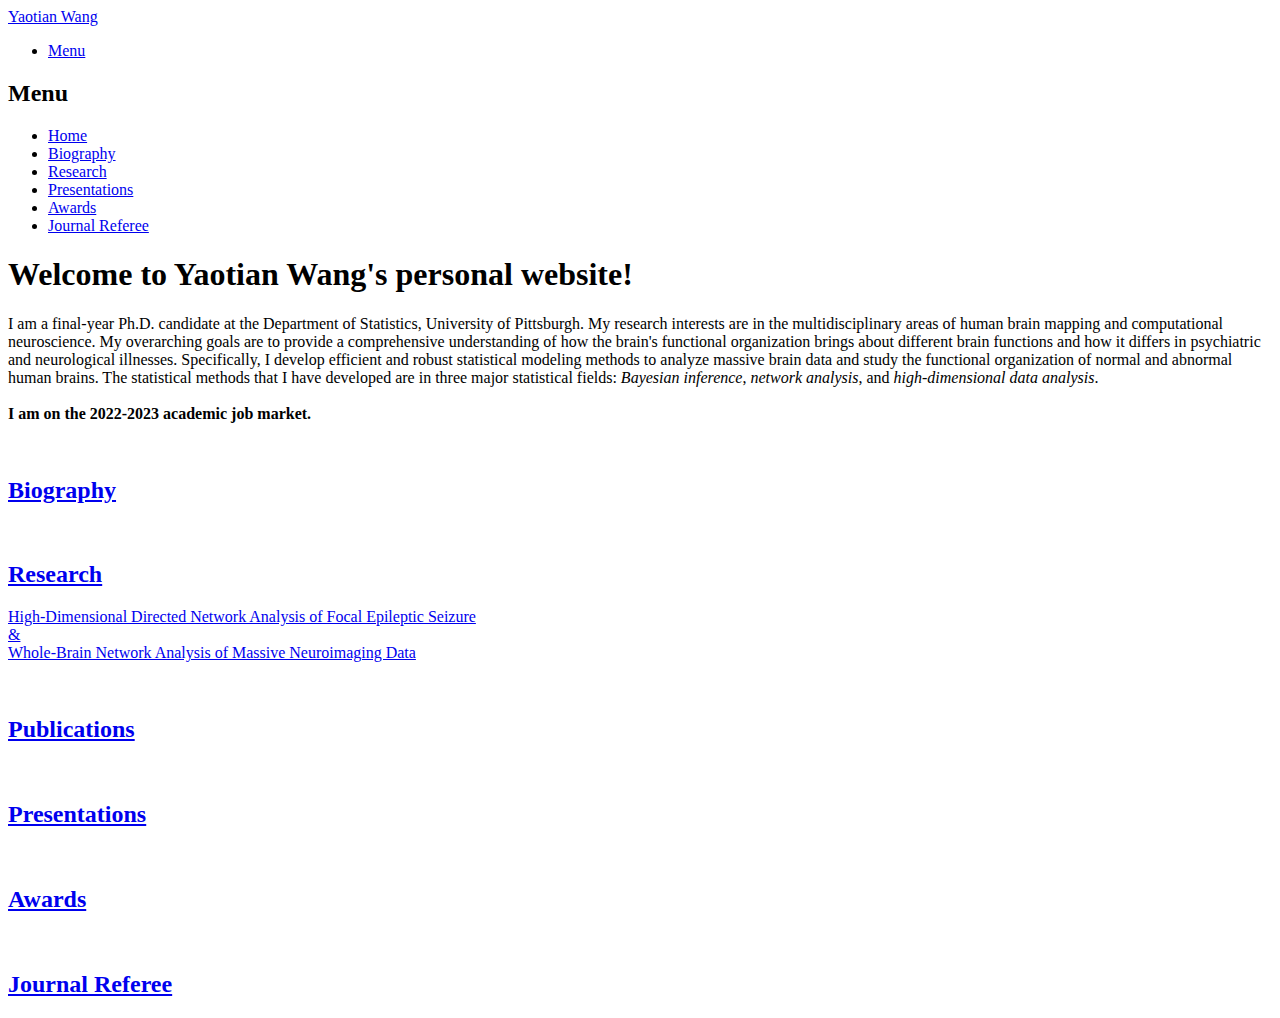
==== index.html @ ad22770a "Add files via upload" ====
<!DOCTYPE HTML>
<!--
	Phantom by HTML5 UP
	html5up.net | @ajlkn
	Free for personal and commercial use under the CCA 3.0 license (html5up.net/license)
-->
<html>
	<head>
		<title>Yaotian Wang</title>
		<meta charset="utf-8" />
		<meta name="viewport" content="width=device-width, initial-scale=1, user-scalable=no" />
		<link rel="stylesheet" href="assets/css/main.css" />
		<noscript><link rel="stylesheet" href="assets/css/noscript.css" /></noscript>
	</head>
	<body class="is-preload">
		<!-- Wrapper -->
			<div id="wrapper">

				<!-- Header -->
					<header id="header">
						<div class="inner">

							<!-- Logo -->
								<a href="home.html" class="logo">
									<span class="title">Yaotian Wang</span>
								</a>

							<!-- Nav -->
								<nav>
									<ul>
										<li><a href="#menu">Menu</a></li>
									</ul>
								</nav>

						</div>
					</header>

				<!-- Menu -->
					<nav id="menu">
						<h2>Menu</h2>
						<ul>
							<li><a href="home.html">Home</a></li>
							<li><a href="biography.html">Biography</a></li>
							<li><a href="research.html">Research</a></li>
							<li><a href="presentations.html">Presentations</a></li>
							<li><a href="awards.html">Awards</a></li>
							<li><a href="journal.html">Journal Referee</a></li>
						</ul>
					</nav>

				<!-- Main -->
					<div id="main">
						<div class="inner">
							<header>
								<h1>Welcome to Yaotian Wang's personal website!</h1>
								<p>I am a final-year Ph.D. candidate at the Department of Statistics, University of Pittsburgh. My research interests are in the multidisciplinary areas of human brain mapping and computational neuroscience. My overarching goals are to provide a comprehensive understanding of how the brain's functional organization brings about different brain functions and how it differs in psychiatric and neurological illnesses. Specifically, I develop efficient and robust statistical modeling methods to analyze massive brain data and study the functional organization of normal and abnormal human brains. The statistical methods that I have developed are in three major statistical fields: <i>Bayesian inference</i>, <i>network analysis</i>, and <i>high-dimensional data analysis</i>. <br><br><b>I am on the 2022-2023 academic job market.</b></p>
							</header>
							<section class="tiles">
								<article class="style2">
									<span class="image">
										<img src="images/pic00.jpg" alt="" />
									</span>
									<a href="biography.html">
										<h2>Biography</h2>
									</a>
								</article>
								<article class="style1">
									<span class="image">
										<img src="images/pic16.jpg" alt="" />
									</span>
									<a href="research.html">
										<h2>Research</h2>
										<div class="content">
											<p>High-Dimensional Directed Network Analysis of Focal Epileptic Seizure<br>&<br>Whole-Brain Network Analysis of Massive Neuroimaging Data</p>
										</div>
									</a>
								</article>
								<article class="style3">
									<span class="image">
										<img src="images/pic18.jpg" alt="" />
									</span>
									<a href="publications.html">
										<h2>Publications</h2>
									</a>
								</article>
								<article class="style4">
									<span class="image">
										<img src="images/pic19.jpg" alt="" />
									</span>
									<a href="presentations.html">
										<h2>Presentations</h2>
									</a>
								</article>
								<article class="style5">
									<span class="image">
										<img src="images/pic05.jpg" alt="" />
									</span>
									<a href="awards.html">
										<h2>Awards</h2>
									</a>
								</article>
								<article class="style6">
									<span class="image">
										<img src="images/pic06.jpg" alt="" />
									</span>
									<a href="journal.html">
										<h2>Journal Referee</h2>
									</a>
								</article>
								
							</section>
						</div>
					</div>

				

			</div>

		<!-- Scripts -->
			<script src="assets/js/jquery.min.js"></script>
			<script src="assets/js/browser.min.js"></script>
			<script src="assets/js/breakpoints.min.js"></script>
			<script src="assets/js/util.js"></script>
			<script src="assets/js/main.js"></script>

	</body>
</html>
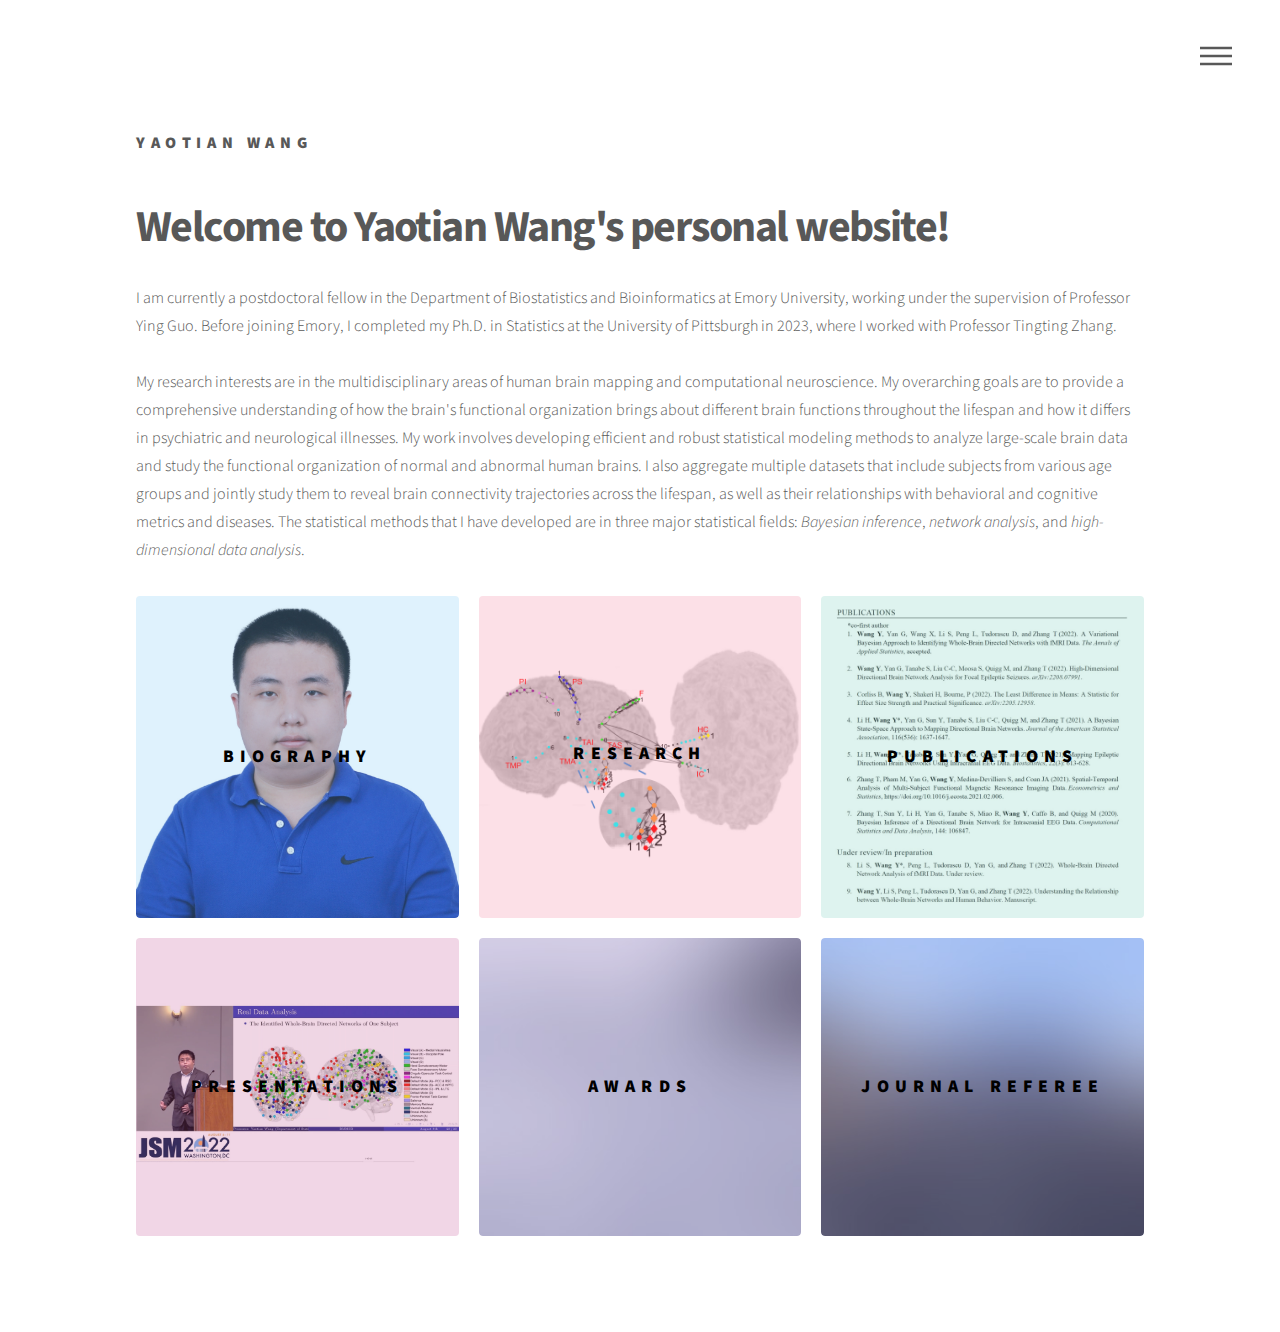
==== commit 281245ba: "Update index.html" ====
--- a/index.html
+++ b/index.html
@@ -21,7 +21,7 @@
 						<div class="inner">
 
 							<!-- Logo -->
-								<a href="home.html" class="logo">
+								<a href="index.html" class="logo">
 									<span class="title">Yaotian Wang</span>
 								</a>
 
@@ -39,7 +39,7 @@
 					<nav id="menu">
 						<h2>Menu</h2>
 						<ul>
-							<li><a href="home.html">Home</a></li>
+							<li><a href="index.html">Home</a></li>
 							<li><a href="biography.html">Biography</a></li>
 							<li><a href="research.html">Research</a></li>
 							<li><a href="presentations.html">Presentations</a></li>
@@ -53,7 +53,7 @@
 						<div class="inner">
 							<header>
 								<h1>Welcome to Yaotian Wang's personal website!</h1>
-								<p>I am a final-year Ph.D. candidate at the Department of Statistics, University of Pittsburgh. My research interests are in the multidisciplinary areas of human brain mapping and computational neuroscience. My overarching goals are to provide a comprehensive understanding of how the brain's functional organization brings about different brain functions and how it differs in psychiatric and neurological illnesses. Specifically, I develop efficient and robust statistical modeling methods to analyze massive brain data and study the functional organization of normal and abnormal human brains. The statistical methods that I have developed are in three major statistical fields: <i>Bayesian inference</i>, <i>network analysis</i>, and <i>high-dimensional data analysis</i>. <br><br><b>I am on the 2022-2023 academic job market.</b></p>
+								<p>I am currently a postdoctoral fellow in the Department of Biostatistics and Bioinformatics at Emory University, working under the supervision of Professor Ying Guo. Before joining Emory, I completed my Ph.D. in Statistics at the University of Pittsburgh in 2023, where I worked with Professor Tingting Zhang.<br><br>My research interests are in the multidisciplinary areas of human brain mapping and computational neuroscience. My overarching goals are to provide a comprehensive understanding of how the brain's functional organization brings about different brain functions throughout the lifespan and how it differs in psychiatric and neurological illnesses. My work involves developing efficient and robust statistical modeling methods to analyze large-scale brain data and study the functional organization of normal and abnormal human brains. I also aggregate multiple datasets that include subjects from various age groups and jointly study them to reveal brain connectivity trajectories across the lifespan, as well as their relationships with behavioral and cognitive metrics and diseases. The statistical methods that I have developed are in three major statistical fields: <i>Bayesian inference</i>, <i>network analysis</i>, and <i>high-dimensional data analysis</i>.</p>
 							</header>
 							<section class="tiles">
 								<article class="style2">
@@ -124,4 +124,4 @@
 			<script src="assets/js/main.js"></script>
 
 	</body>
-</html>+</html>
--- a/assets/css/main.css
+++ b/assets/css/main.css
@@ -0,0 +1,3329 @@
+@import url(fontawesome-all.min.css);
+@import url("https://fonts.googleapis.com/css?family=Source+Sans+Pro:300,700,900");
+
+/*
+	Phantom by HTML5 UP
+	html5up.net | @ajlkn
+	Free for personal and commercial use under the CCA 3.0 license (html5up.net/license)
+*/
+
+html, body, div, span, applet, object,
+iframe, h1, h2, h3, h4, h5, h6, p, blockquote,
+pre, a, abbr, acronym, address, big, cite,
+code, del, dfn, em, img, ins, kbd, q, s, samp,
+small, strike, strong, sub, sup, tt, var, b,
+u, i, center, dl, dt, dd, ol, ul, li, fieldset,
+form, label, legend, table, caption, tbody,
+tfoot, thead, tr, th, td, article, aside,
+canvas, details, embed, figure, figcaption,
+footer, header, hgroup, menu, nav, output, ruby,
+section, summary, time, mark, audio, video {
+	margin: 0;
+	padding: 0;
+	border: 0;
+	font-size: 100%;
+	font: inherit;
+	vertical-align: baseline;}
+
+article, aside, details, figcaption, figure,
+footer, header, hgroup, menu, nav, section {
+	display: block;}
+
+body {
+	line-height: 1;
+}
+
+ol, ul {
+	list-style: none;
+}
+
+blockquote, q {
+	quotes: none;
+}
+
+	blockquote:before, blockquote:after, q:before, q:after {
+		content: '';
+		content: none;
+	}
+
+table {
+	border-collapse: collapse;
+	border-spacing: 0;
+}
+
+body {
+	-webkit-text-size-adjust: none;
+}
+
+mark {
+	background-color: transparent;
+	color: inherit;
+}
+
+input::-moz-focus-inner {
+	border: 0;
+	padding: 0;
+}
+
+input, select, textarea {
+	-moz-appearance: none;
+	-webkit-appearance: none;
+	-ms-appearance: none;
+	appearance: none;
+}
+
+/* Basic */
+
+	@-ms-viewport {
+		width: device-width;
+	}
+
+	body {
+		-ms-overflow-style: scrollbar;
+	}
+
+	@media screen and (max-width: 480px) {
+
+		html, body {
+			min-width: 320px;
+		}
+
+	}
+
+	html {
+		box-sizing: border-box;
+	}
+
+	*, *:before, *:after {
+		box-sizing: inherit;
+	}
+
+	body {
+		background: #ffffff;
+	}
+
+		body.is-preload *, body.is-preload *:before, body.is-preload *:after {
+			-moz-animation: none !important;
+			-webkit-animation: none !important;
+			-ms-animation: none !important;
+			animation: none !important;
+			-moz-transition: none !important;
+			-webkit-transition: none !important;
+			-ms-transition: none !important;
+			transition: none !important;
+		}
+
+/* Type */
+
+	body, input, select, textarea {
+		color: #585858;
+		font-family: "Source Sans Pro", Helvetica, sans-serif;
+		font-size: 16pt;
+		font-weight: 300;
+		line-height: 1.75;
+	}
+
+		@media screen and (max-width: 1680px) {
+
+			body, input, select, textarea {
+				font-size: 14pt;
+			}
+
+		}
+
+		@media screen and (max-width: 1280px) {
+
+			body, input, select, textarea {
+				font-size: 12pt;
+			}
+
+		}
+
+	a {
+		-moz-transition: border-bottom-color 0.2s ease, color 0.2s ease;
+		-webkit-transition: border-bottom-color 0.2s ease, color 0.2s ease;
+		-ms-transition: border-bottom-color 0.2s ease, color 0.2s ease;
+		transition: border-bottom-color 0.2s ease, color 0.2s ease;
+		text-decoration: none;
+		color: #585858;
+		border-bottom: dotted 1px rgba(88, 88, 88, 0.5);
+	}
+
+		a:hover {
+			border-bottom-color: transparent;
+			color: #f2849e !important;
+		}
+
+	strong, b {
+		font-weight: 900;
+	}
+
+	em, i {
+		font-style: italic;
+	}
+
+	p {
+		margin: 0 0 2em 0;
+	}
+
+	h1 {
+		font-size: 2.75em;
+		font-weight: 700;
+		line-height: 1.3;
+		margin: 0 0 1em 0;
+		letter-spacing: -0.035em;
+	}
+
+		h1 a {
+			color: inherit;
+		}
+
+		@media screen and (max-width: 736px) {
+
+			h1 {
+				font-size: 2em;
+				margin: 0 0 1em 0;
+			}
+
+		}
+
+		@media screen and (max-width: 360px) {
+
+			h1 {
+				font-size: 1.75em;
+			}
+
+		}
+
+	h2, h3, h4, h5, h6 {
+		font-weight: 900;
+		line-height: 1.5;
+		margin: 0 0 2em 0;
+		text-transform: uppercase;
+		letter-spacing: 0.35em;
+	}
+
+		h2 a, h3 a, h4 a, h5 a, h6 a {
+			color: inherit;
+		}
+
+	h2 {
+		font-size: 1.1em;
+	}
+
+	h3 {
+		font-size: 1em;
+	}
+
+	h4 {
+		font-size: 0.8em;
+	}
+
+	h5 {
+		font-size: 0.8em;
+	}
+
+	h6 {
+		font-size: 0.8em;
+	}
+
+	@media screen and (max-width: 980px) {
+
+		h1 br, h2 br, h3 br, h4 br, h5 br, h6 br {
+			display: none;
+		}
+
+	}
+
+	@media screen and (max-width: 736px) {
+
+		h2 {
+			font-size: 1em;
+		}
+
+		h3 {
+			font-size: 0.8em;
+		}
+
+	}
+
+	sub {
+		font-size: 0.8em;
+		position: relative;
+		top: 0.5em;
+	}
+
+	sup {
+		font-size: 0.8em;
+		position: relative;
+		top: -0.5em;
+	}
+
+	blockquote {
+		border-left: solid 4px #c9c9c9;
+		font-style: italic;
+		margin: 0 0 2em 0;
+		padding: 0.5em 0 0.5em 2em;
+	}
+
+	code {
+		background: rgba(144, 144, 144, 0.075);
+		border-radius: 4px;
+		border: solid 1px #c9c9c9;
+		font-family: "Courier New", monospace;
+		font-size: 0.9em;
+		margin: 0 0.25em;
+		padding: 0.25em 0.65em;
+	}
+
+	pre {
+		-webkit-overflow-scrolling: touch;
+		font-family: "Courier New", monospace;
+		font-size: 0.9em;
+		margin: 0 0 2em 0;
+	}
+
+		pre code {
+			display: block;
+			line-height: 1.75;
+			padding: 1em 1.5em;
+			overflow-x: auto;
+		}
+
+	hr {
+		border: 0;
+		border-bottom: solid 1px #c9c9c9;
+		margin: 2em 0;
+	}
+
+		hr.major {
+			margin: 3em 0;
+		}
+
+	.align-left {
+		text-align: left;
+	}
+
+	.align-center {
+		text-align: center;
+	}
+
+	.align-right {
+		text-align: right;
+	}
+
+/* Row */
+
+	.row {
+		display: flex;
+		flex-wrap: wrap;
+		box-sizing: border-box;
+		align-items: stretch;
+	}
+
+		.row > * {
+			box-sizing: border-box;
+		}
+
+		.row.gtr-uniform > * > :last-child {
+			margin-bottom: 0;
+		}
+
+		.row.aln-left {
+			justify-content: flex-start;
+		}
+
+		.row.aln-center {
+			justify-content: center;
+		}
+
+		.row.aln-right {
+			justify-content: flex-end;
+		}
+
+		.row.aln-top {
+			align-items: flex-start;
+		}
+
+		.row.aln-middle {
+			align-items: center;
+		}
+
+		.row.aln-bottom {
+			align-items: flex-end;
+		}
+
+		.row > .imp {
+			order: -1;
+		}
+
+		.row > .col-1 {
+			width: 8.33333%;
+		}
+
+		.row > .off-1 {
+			margin-left: 8.33333%;
+		}
+
+		.row > .col-2 {
+			width: 16.66667%;
+		}
+
+		.row > .off-2 {
+			margin-left: 16.66667%;
+		}
+
+		.row > .col-3 {
+			width: 25%;
+		}
+
+		.row > .off-3 {
+			margin-left: 25%;
+		}
+
+		.row > .col-4 {
+			width: 33.33333%;
+		}
+
+		.row > .off-4 {
+			margin-left: 33.33333%;
+		}
+
+		.row > .col-5 {
+			width: 41.66667%;
+		}
+
+		.row > .off-5 {
+			margin-left: 41.66667%;
+		}
+
+		.row > .col-6 {
+			width: 50%;
+		}
+
+		.row > .off-6 {
+			margin-left: 50%;
+		}
+
+		.row > .col-7 {
+			width: 58.33333%;
+		}
+
+		.row > .off-7 {
+			margin-left: 58.33333%;
+		}
+
+		.row > .col-8 {
+			width: 66.66667%;
+		}
+
+		.row > .off-8 {
+			margin-left: 66.66667%;
+		}
+
+		.row > .col-9 {
+			width: 75%;
+		}
+
+		.row > .off-9 {
+			margin-left: 75%;
+		}
+
+		.row > .col-10 {
+			width: 83.33333%;
+		}
+
+		.row > .off-10 {
+			margin-left: 83.33333%;
+		}
+
+		.row > .col-11 {
+			width: 91.66667%;
+		}
+
+		.row > .off-11 {
+			margin-left: 91.66667%;
+		}
+
+		.row > .col-12 {
+			width: 100%;
+		}
+
+		.row > .off-12 {
+			margin-left: 100%;
+		}
+
+		.row.gtr-0 {
+			margin-top: 0;
+			margin-left: 0em;
+		}
+
+			.row.gtr-0 > * {
+				padding: 0 0 0 0em;
+			}
+
+			.row.gtr-0.gtr-uniform {
+				margin-top: 0em;
+			}
+
+				.row.gtr-0.gtr-uniform > * {
+					padding-top: 0em;
+				}
+
+		.row.gtr-25 {
+			margin-top: 0;
+			margin-left: -0.5em;
+		}
+
+			.row.gtr-25 > * {
+				padding: 0 0 0 0.5em;
+			}
+
+			.row.gtr-25.gtr-uniform {
+				margin-top: -0.5em;
+			}
+
+				.row.gtr-25.gtr-uniform > * {
+					padding-top: 0.5em;
+				}
+
+		.row.gtr-50 {
+			margin-top: 0;
+			margin-left: -1em;
+		}
+
+			.row.gtr-50 > * {
+				padding: 0 0 0 1em;
+			}
+
+			.row.gtr-50.gtr-uniform {
+				margin-top: -1em;
+			}
+
+				.row.gtr-50.gtr-uniform > * {
+					padding-top: 1em;
+				}
+
+		.row {
+			margin-top: 0;
+			margin-left: -2em;
+		}
+
+			.row > * {
+				padding: 0 0 0 2em;
+			}
+
+			.row.gtr-uniform {
+				margin-top: -2em;
+			}
+
+				.row.gtr-uniform > * {
+					padding-top: 2em;
+				}
+
+		.row.gtr-150 {
+			margin-top: 0;
+			margin-left: -3em;
+		}
+
+			.row.gtr-150 > * {
+				padding: 0 0 0 3em;
+			}
+
+			.row.gtr-150.gtr-uniform {
+				margin-top: -3em;
+			}
+
+				.row.gtr-150.gtr-uniform > * {
+					padding-top: 3em;
+				}
+
+		.row.gtr-200 {
+			margin-top: 0;
+			margin-left: -4em;
+		}
+
+			.row.gtr-200 > * {
+				padding: 0 0 0 4em;
+			}
+
+			.row.gtr-200.gtr-uniform {
+				margin-top: -4em;
+			}
+
+				.row.gtr-200.gtr-uniform > * {
+					padding-top: 4em;
+				}
+
+		@media screen and (max-width: 1680px) {
+
+			.row {
+				display: flex;
+				flex-wrap: wrap;
+				box-sizing: border-box;
+				align-items: stretch;
+			}
+
+				.row > * {
+					box-sizing: border-box;
+				}
+
+				.row.gtr-uniform > * > :last-child {
+					margin-bottom: 0;
+				}
+
+				.row.aln-left {
+					justify-content: flex-start;
+				}
+
+				.row.aln-center {
+					justify-content: center;
+				}
+
+				.row.aln-right {
+					justify-content: flex-end;
+				}
+
+				.row.aln-top {
+					align-items: flex-start;
+				}
+
+				.row.aln-middle {
+					align-items: center;
+				}
+
+				.row.aln-bottom {
+					align-items: flex-end;
+				}
+
+				.row > .imp-xlarge {
+					order: -1;
+				}
+
+				.row > .col-1-xlarge {
+					width: 8.33333%;
+				}
+
+				.row > .off-1-xlarge {
+					margin-left: 8.33333%;
+				}
+
+				.row > .col-2-xlarge {
+					width: 16.66667%;
+				}
+
+				.row > .off-2-xlarge {
+					margin-left: 16.66667%;
+				}
+
+				.row > .col-3-xlarge {
+					width: 25%;
+				}
+
+				.row > .off-3-xlarge {
+					margin-left: 25%;
+				}
+
+				.row > .col-4-xlarge {
+					width: 33.33333%;
+				}
+
+				.row > .off-4-xlarge {
+					margin-left: 33.33333%;
+				}
+
+				.row > .col-5-xlarge {
+					width: 41.66667%;
+				}
+
+				.row > .off-5-xlarge {
+					margin-left: 41.66667%;
+				}
+
+				.row > .col-6-xlarge {
+					width: 50%;
+				}
+
+				.row > .off-6-xlarge {
+					margin-left: 50%;
+				}
+
+				.row > .col-7-xlarge {
+					width: 58.33333%;
+				}
+
+				.row > .off-7-xlarge {
+					margin-left: 58.33333%;
+				}
+
+				.row > .col-8-xlarge {
+					width: 66.66667%;
+				}
+
+				.row > .off-8-xlarge {
+					margin-left: 66.66667%;
+				}
+
+				.row > .col-9-xlarge {
+					width: 75%;
+				}
+
+				.row > .off-9-xlarge {
+					margin-left: 75%;
+				}
+
+				.row > .col-10-xlarge {
+					width: 83.33333%;
+				}
+
+				.row > .off-10-xlarge {
+					margin-left: 83.33333%;
+				}
+
+				.row > .col-11-xlarge {
+					width: 91.66667%;
+				}
+
+				.row > .off-11-xlarge {
+					margin-left: 91.66667%;
+				}
+
+				.row > .col-12-xlarge {
+					width: 100%;
+				}
+
+				.row > .off-12-xlarge {
+					margin-left: 100%;
+				}
+
+				.row.gtr-0 {
+					margin-top: 0;
+					margin-left: 0em;
+				}
+
+					.row.gtr-0 > * {
+						padding: 0 0 0 0em;
+					}
+
+					.row.gtr-0.gtr-uniform {
+						margin-top: 0em;
+					}
+
+						.row.gtr-0.gtr-uniform > * {
+							padding-top: 0em;
+						}
+
+				.row.gtr-25 {
+					margin-top: 0;
+					margin-left: -0.5em;
+				}
+
+					.row.gtr-25 > * {
+						padding: 0 0 0 0.5em;
+					}
+
+					.row.gtr-25.gtr-uniform {
+						margin-top: -0.5em;
+					}
+
+						.row.gtr-25.gtr-uniform > * {
+							padding-top: 0.5em;
+						}
+
+				.row.gtr-50 {
+					margin-top: 0;
+					margin-left: -1em;
+				}
+
+					.row.gtr-50 > * {
+						padding: 0 0 0 1em;
+					}
+
+					.row.gtr-50.gtr-uniform {
+						margin-top: -1em;
+					}
+
+						.row.gtr-50.gtr-uniform > * {
+							padding-top: 1em;
+						}
+
+				.row {
+					margin-top: 0;
+					margin-left: -2em;
+				}
+
+					.row > * {
+						padding: 0 0 0 2em;
+					}
+
+					.row.gtr-uniform {
+						margin-top: -2em;
+					}
+
+						.row.gtr-uniform > * {
+							padding-top: 2em;
+						}
+
+				.row.gtr-150 {
+					margin-top: 0;
+					margin-left: -3em;
+				}
+
+					.row.gtr-150 > * {
+						padding: 0 0 0 3em;
+					}
+
+					.row.gtr-150.gtr-uniform {
+						margin-top: -3em;
+					}
+
+						.row.gtr-150.gtr-uniform > * {
+							padding-top: 3em;
+						}
+
+				.row.gtr-200 {
+					margin-top: 0;
+					margin-left: -4em;
+				}
+
+					.row.gtr-200 > * {
+						padding: 0 0 0 4em;
+					}
+
+					.row.gtr-200.gtr-uniform {
+						margin-top: -4em;
+					}
+
+						.row.gtr-200.gtr-uniform > * {
+							padding-top: 4em;
+						}
+
+		}
+
+		@media screen and (max-width: 1280px) {
+
+			.row {
+				display: flex;
+				flex-wrap: wrap;
+				box-sizing: border-box;
+				align-items: stretch;
+			}
+
+				.row > * {
+					box-sizing: border-box;
+				}
+
+				.row.gtr-uniform > * > :last-child {
+					margin-bottom: 0;
+				}
+
+				.row.aln-left {
+					justify-content: flex-start;
+				}
+
+				.row.aln-center {
+					justify-content: center;
+				}
+
+				.row.aln-right {
+					justify-content: flex-end;
+				}
+
+				.row.aln-top {
+					align-items: flex-start;
+				}
+
+				.row.aln-middle {
+					align-items: center;
+				}
+
+				.row.aln-bottom {
+					align-items: flex-end;
+				}
+
+				.row > .imp-large {
+					order: -1;
+				}
+
+				.row > .col-1-large {
+					width: 8.33333%;
+				}
+
+				.row > .off-1-large {
+					margin-left: 8.33333%;
+				}
+
+				.row > .col-2-large {
+					width: 16.66667%;
+				}
+
+				.row > .off-2-large {
+					margin-left: 16.66667%;
+				}
+
+				.row > .col-3-large {
+					width: 25%;
+				}
+
+				.row > .off-3-large {
+					margin-left: 25%;
+				}
+
+				.row > .col-4-large {
+					width: 33.33333%;
+				}
+
+				.row > .off-4-large {
+					margin-left: 33.33333%;
+				}
+
+				.row > .col-5-large {
+					width: 41.66667%;
+				}
+
+				.row > .off-5-large {
+					margin-left: 41.66667%;
+				}
+
+				.row > .col-6-large {
+					width: 50%;
+				}
+
+				.row > .off-6-large {
+					margin-left: 50%;
+				}
+
+				.row > .col-7-large {
+					width: 58.33333%;
+				}
+
+				.row > .off-7-large {
+					margin-left: 58.33333%;
+				}
+
+				.row > .col-8-large {
+					width: 66.66667%;
+				}
+
+				.row > .off-8-large {
+					margin-left: 66.66667%;
+				}
+
+				.row > .col-9-large {
+					width: 75%;
+				}
+
+				.row > .off-9-large {
+					margin-left: 75%;
+				}
+
+				.row > .col-10-large {
+					width: 83.33333%;
+				}
+
+				.row > .off-10-large {
+					margin-left: 83.33333%;
+				}
+
+				.row > .col-11-large {
+					width: 91.66667%;
+				}
+
+				.row > .off-11-large {
+					margin-left: 91.66667%;
+				}
+
+				.row > .col-12-large {
+					width: 100%;
+				}
+
+				.row > .off-12-large {
+					margin-left: 100%;
+				}
+
+				.row.gtr-0 {
+					margin-top: 0;
+					margin-left: 0em;
+				}
+
+					.row.gtr-0 > * {
+						padding: 0 0 0 0em;
+					}
+
+					.row.gtr-0.gtr-uniform {
+						margin-top: 0em;
+					}
+
+						.row.gtr-0.gtr-uniform > * {
+							padding-top: 0em;
+						}
+
+				.row.gtr-25 {
+					margin-top: 0;
+					margin-left: -0.5em;
+				}
+
+					.row.gtr-25 > * {
+						padding: 0 0 0 0.5em;
+					}
+
+					.row.gtr-25.gtr-uniform {
+						margin-top: -0.5em;
+					}
+
+						.row.gtr-25.gtr-uniform > * {
+							padding-top: 0.5em;
+						}
+
+				.row.gtr-50 {
+					margin-top: 0;
+					margin-left: -1em;
+				}
+
+					.row.gtr-50 > * {
+						padding: 0 0 0 1em;
+					}
+
+					.row.gtr-50.gtr-uniform {
+						margin-top: -1em;
+					}
+
+						.row.gtr-50.gtr-uniform > * {
+							padding-top: 1em;
+						}
+
+				.row {
+					margin-top: 0;
+					margin-left: -2em;
+				}
+
+					.row > * {
+						padding: 0 0 0 2em;
+					}
+
+					.row.gtr-uniform {
+						margin-top: -2em;
+					}
+
+						.row.gtr-uniform > * {
+							padding-top: 2em;
+						}
+
+				.row.gtr-150 {
+					margin-top: 0;
+					margin-left: -3em;
+				}
+
+					.row.gtr-150 > * {
+						padding: 0 0 0 3em;
+					}
+
+					.row.gtr-150.gtr-uniform {
+						margin-top: -3em;
+					}
+
+						.row.gtr-150.gtr-uniform > * {
+							padding-top: 3em;
+						}
+
+				.row.gtr-200 {
+					margin-top: 0;
+					margin-left: -4em;
+				}
+
+					.row.gtr-200 > * {
+						padding: 0 0 0 4em;
+					}
+
+					.row.gtr-200.gtr-uniform {
+						margin-top: -4em;
+					}
+
+						.row.gtr-200.gtr-uniform > * {
+							padding-top: 4em;
+						}
+
+		}
+
+		@media screen and (max-width: 980px) {
+
+			.row {
+				display: flex;
+				flex-wrap: wrap;
+				box-sizing: border-box;
+				align-items: stretch;
+			}
+
+				.row > * {
+					box-sizing: border-box;
+				}
+
+				.row.gtr-uniform > * > :last-child {
+					margin-bottom: 0;
+				}
+
+				.row.aln-left {
+					justify-content: flex-start;
+				}
+
+				.row.aln-center {
+					justify-content: center;
+				}
+
+				.row.aln-right {
+					justify-content: flex-end;
+				}
+
+				.row.aln-top {
+					align-items: flex-start;
+				}
+
+				.row.aln-middle {
+					align-items: center;
+				}
+
+				.row.aln-bottom {
+					align-items: flex-end;
+				}
+
+				.row > .imp-medium {
+					order: -1;
+				}
+
+				.row > .col-1-medium {
+					width: 8.33333%;
+				}
+
+				.row > .off-1-medium {
+					margin-left: 8.33333%;
+				}
+
+				.row > .col-2-medium {
+					width: 16.66667%;
+				}
+
+				.row > .off-2-medium {
+					margin-left: 16.66667%;
+				}
+
+				.row > .col-3-medium {
+					width: 25%;
+				}
+
+				.row > .off-3-medium {
+					margin-left: 25%;
+				}
+
+				.row > .col-4-medium {
+					width: 33.33333%;
+				}
+
+				.row > .off-4-medium {
+					margin-left: 33.33333%;
+				}
+
+				.row > .col-5-medium {
+					width: 41.66667%;
+				}
+
+				.row > .off-5-medium {
+					margin-left: 41.66667%;
+				}
+
+				.row > .col-6-medium {
+					width: 50%;
+				}
+
+				.row > .off-6-medium {
+					margin-left: 50%;
+				}
+
+				.row > .col-7-medium {
+					width: 58.33333%;
+				}
+
+				.row > .off-7-medium {
+					margin-left: 58.33333%;
+				}
+
+				.row > .col-8-medium {
+					width: 66.66667%;
+				}
+
+				.row > .off-8-medium {
+					margin-left: 66.66667%;
+				}
+
+				.row > .col-9-medium {
+					width: 75%;
+				}
+
+				.row > .off-9-medium {
+					margin-left: 75%;
+				}
+
+				.row > .col-10-medium {
+					width: 83.33333%;
+				}
+
+				.row > .off-10-medium {
+					margin-left: 83.33333%;
+				}
+
+				.row > .col-11-medium {
+					width: 91.66667%;
+				}
+
+				.row > .off-11-medium {
+					margin-left: 91.66667%;
+				}
+
+				.row > .col-12-medium {
+					width: 100%;
+				}
+
+				.row > .off-12-medium {
+					margin-left: 100%;
+				}
+
+				.row.gtr-0 {
+					margin-top: 0;
+					margin-left: 0em;
+				}
+
+					.row.gtr-0 > * {
+						padding: 0 0 0 0em;
+					}
+
+					.row.gtr-0.gtr-uniform {
+						margin-top: 0em;
+					}
+
+						.row.gtr-0.gtr-uniform > * {
+							padding-top: 0em;
+						}
+
+				.row.gtr-25 {
+					margin-top: 0;
+					margin-left: -0.375em;
+				}
+
+					.row.gtr-25 > * {
+						padding: 0 0 0 0.375em;
+					}
+
+					.row.gtr-25.gtr-uniform {
+						margin-top: -0.375em;
+					}
+
+						.row.gtr-25.gtr-uniform > * {
+							padding-top: 0.375em;
+						}
+
+				.row.gtr-50 {
+					margin-top: 0;
+					margin-left: -0.75em;
+				}
+
+					.row.gtr-50 > * {
+						padding: 0 0 0 0.75em;
+					}
+
+					.row.gtr-50.gtr-uniform {
+						margin-top: -0.75em;
+					}
+
+						.row.gtr-50.gtr-uniform > * {
+							padding-top: 0.75em;
+						}
+
+				.row {
+					margin-top: 0;
+					margin-left: -1.5em;
+				}
+
+					.row > * {
+						padding: 0 0 0 1.5em;
+					}
+
+					.row.gtr-uniform {
+						margin-top: -1.5em;
+					}
+
+						.row.gtr-uniform > * {
+							padding-top: 1.5em;
+						}
+
+				.row.gtr-150 {
+					margin-top: 0;
+					margin-left: -2.25em;
+				}
+
+					.row.gtr-150 > * {
+						padding: 0 0 0 2.25em;
+					}
+
+					.row.gtr-150.gtr-uniform {
+						margin-top: -2.25em;
+					}
+
+						.row.gtr-150.gtr-uniform > * {
+							padding-top: 2.25em;
+						}
+
+				.row.gtr-200 {
+					margin-top: 0;
+					margin-left: -3em;
+				}
+
+					.row.gtr-200 > * {
+						padding: 0 0 0 3em;
+					}
+
+					.row.gtr-200.gtr-uniform {
+						margin-top: -3em;
+					}
+
+						.row.gtr-200.gtr-uniform > * {
+							padding-top: 3em;
+						}
+
+		}
+
+		@media screen and (max-width: 736px) {
+
+			.row {
+				display: flex;
+				flex-wrap: wrap;
+				box-sizing: border-box;
+				align-items: stretch;
+			}
+
+				.row > * {
+					box-sizing: border-box;
+				}
+
+				.row.gtr-uniform > * > :last-child {
+					margin-bottom: 0;
+				}
+
+				.row.aln-left {
+					justify-content: flex-start;
+				}
+
+				.row.aln-center {
+					justify-content: center;
+				}
+
+				.row.aln-right {
+					justify-content: flex-end;
+				}
+
+				.row.aln-top {
+					align-items: flex-start;
+				}
+
+				.row.aln-middle {
+					align-items: center;
+				}
+
+				.row.aln-bottom {
+					align-items: flex-end;
+				}
+
+				.row > .imp-small {
+					order: -1;
+				}
+
+				.row > .col-1-small {
+					width: 8.33333%;
+				}
+
+				.row > .off-1-small {
+					margin-left: 8.33333%;
+				}
+
+				.row > .col-2-small {
+					width: 16.66667%;
+				}
+
+				.row > .off-2-small {
+					margin-left: 16.66667%;
+				}
+
+				.row > .col-3-small {
+					width: 25%;
+				}
+
+				.row > .off-3-small {
+					margin-left: 25%;
+				}
+
+				.row > .col-4-small {
+					width: 33.33333%;
+				}
+
+				.row > .off-4-small {
+					margin-left: 33.33333%;
+				}
+
+				.row > .col-5-small {
+					width: 41.66667%;
+				}
+
+				.row > .off-5-small {
+					margin-left: 41.66667%;
+				}
+
+				.row > .col-6-small {
+					width: 50%;
+				}
+
+				.row > .off-6-small {
+					margin-left: 50%;
+				}
+
+				.row > .col-7-small {
+					width: 58.33333%;
+				}
+
+				.row > .off-7-small {
+					margin-left: 58.33333%;
+				}
+
+				.row > .col-8-small {
+					width: 66.66667%;
+				}
+
+				.row > .off-8-small {
+					margin-left: 66.66667%;
+				}
+
+				.row > .col-9-small {
+					width: 75%;
+				}
+
+				.row > .off-9-small {
+					margin-left: 75%;
+				}
+
+				.row > .col-10-small {
+					width: 83.33333%;
+				}
+
+				.row > .off-10-small {
+					margin-left: 83.33333%;
+				}
+
+				.row > .col-11-small {
+					width: 91.66667%;
+				}
+
+				.row > .off-11-small {
+					margin-left: 91.66667%;
+				}
+
+				.row > .col-12-small {
+					width: 100%;
+				}
+
+				.row > .off-12-small {
+					margin-left: 100%;
+				}
+
+				.row.gtr-0 {
+					margin-top: 0;
+					margin-left: 0em;
+				}
+
+					.row.gtr-0 > * {
+						padding: 0 0 0 0em;
+					}
+
+					.row.gtr-0.gtr-uniform {
+						margin-top: 0em;
+					}
+
+						.row.gtr-0.gtr-uniform > * {
+							padding-top: 0em;
+						}
+
+				.row.gtr-25 {
+					margin-top: 0;
+					margin-left: -0.25em;
+				}
+
+					.row.gtr-25 > * {
+						padding: 0 0 0 0.25em;
+					}
+
+					.row.gtr-25.gtr-uniform {
+						margin-top: -0.25em;
+					}
+
+						.row.gtr-25.gtr-uniform > * {
+							padding-top: 0.25em;
+						}
+
+				.row.gtr-50 {
+					margin-top: 0;
+					margin-left: -0.5em;
+				}
+
+					.row.gtr-50 > * {
+						padding: 0 0 0 0.5em;
+					}
+
+					.row.gtr-50.gtr-uniform {
+						margin-top: -0.5em;
+					}
+
+						.row.gtr-50.gtr-uniform > * {
+							padding-top: 0.5em;
+						}
+
+				.row {
+					margin-top: 0;
+					margin-left: -1em;
+				}
+
+					.row > * {
+						padding: 0 0 0 1em;
+					}
+
+					.row.gtr-uniform {
+						margin-top: -1em;
+					}
+
+						.row.gtr-uniform > * {
+							padding-top: 1em;
+						}
+
+				.row.gtr-150 {
+					margin-top: 0;
+					margin-left: -1.5em;
+				}
+
+					.row.gtr-150 > * {
+						padding: 0 0 0 1.5em;
+					}
+
+					.row.gtr-150.gtr-uniform {
+						margin-top: -1.5em;
+					}
+
+						.row.gtr-150.gtr-uniform > * {
+							padding-top: 1.5em;
+						}
+
+				.row.gtr-200 {
+					margin-top: 0;
+					margin-left: -2em;
+				}
+
+					.row.gtr-200 > * {
+						padding: 0 0 0 2em;
+					}
+
+					.row.gtr-200.gtr-uniform {
+						margin-top: -2em;
+					}
+
+						.row.gtr-200.gtr-uniform > * {
+							padding-top: 2em;
+						}
+
+		}
+
+		@media screen and (max-width: 480px) {
+
+			.row {
+				display: flex;
+				flex-wrap: wrap;
+				box-sizing: border-box;
+				align-items: stretch;
+			}
+
+				.row > * {
+					box-sizing: border-box;
+				}
+
+				.row.gtr-uniform > * > :last-child {
+					margin-bottom: 0;
+				}
+
+				.row.aln-left {
+					justify-content: flex-start;
+				}
+
+				.row.aln-center {
+					justify-content: center;
+				}
+
+				.row.aln-right {
+					justify-content: flex-end;
+				}
+
+				.row.aln-top {
+					align-items: flex-start;
+				}
+
+				.row.aln-middle {
+					align-items: center;
+				}
+
+				.row.aln-bottom {
+					align-items: flex-end;
+				}
+
+				.row > .imp-xsmall {
+					order: -1;
+				}
+
+				.row > .col-1-xsmall {
+					width: 8.33333%;
+				}
+
+				.row > .off-1-xsmall {
+					margin-left: 8.33333%;
+				}
+
+				.row > .col-2-xsmall {
+					width: 16.66667%;
+				}
+
+				.row > .off-2-xsmall {
+					margin-left: 16.66667%;
+				}
+
+				.row > .col-3-xsmall {
+					width: 25%;
+				}
+
+				.row > .off-3-xsmall {
+					margin-left: 25%;
+				}
+
+				.row > .col-4-xsmall {
+					width: 33.33333%;
+				}
+
+				.row > .off-4-xsmall {
+					margin-left: 33.33333%;
+				}
+
+				.row > .col-5-xsmall {
+					width: 41.66667%;
+				}
+
+				.row > .off-5-xsmall {
+					margin-left: 41.66667%;
+				}
+
+				.row > .col-6-xsmall {
+					width: 50%;
+				}
+
+				.row > .off-6-xsmall {
+					margin-left: 50%;
+				}
+
+				.row > .col-7-xsmall {
+					width: 58.33333%;
+				}
+
+				.row > .off-7-xsmall {
+					margin-left: 58.33333%;
+				}
+
+				.row > .col-8-xsmall {
+					width: 66.66667%;
+				}
+
+				.row > .off-8-xsmall {
+					margin-left: 66.66667%;
+				}
+
+				.row > .col-9-xsmall {
+					width: 75%;
+				}
+
+				.row > .off-9-xsmall {
+					margin-left: 75%;
+				}
+
+				.row > .col-10-xsmall {
+					width: 83.33333%;
+				}
+
+				.row > .off-10-xsmall {
+					margin-left: 83.33333%;
+				}
+
+				.row > .col-11-xsmall {
+					width: 91.66667%;
+				}
+
+				.row > .off-11-xsmall {
+					margin-left: 91.66667%;
+				}
+
+				.row > .col-12-xsmall {
+					width: 100%;
+				}
+
+				.row > .off-12-xsmall {
+					margin-left: 100%;
+				}
+
+				.row.gtr-0 {
+					margin-top: 0;
+					margin-left: 0em;
+				}
+
+					.row.gtr-0 > * {
+						padding: 0 0 0 0em;
+					}
+
+					.row.gtr-0.gtr-uniform {
+						margin-top: 0em;
+					}
+
+						.row.gtr-0.gtr-uniform > * {
+							padding-top: 0em;
+						}
+
+				.row.gtr-25 {
+					margin-top: 0;
+					margin-left: -0.25em;
+				}
+
+					.row.gtr-25 > * {
+						padding: 0 0 0 0.25em;
+					}
+
+					.row.gtr-25.gtr-uniform {
+						margin-top: -0.25em;
+					}
+
+						.row.gtr-25.gtr-uniform > * {
+							padding-top: 0.25em;
+						}
+
+				.row.gtr-50 {
+					margin-top: 0;
+					margin-left: -0.5em;
+				}
+
+					.row.gtr-50 > * {
+						padding: 0 0 0 0.5em;
+					}
+
+					.row.gtr-50.gtr-uniform {
+						margin-top: -0.5em;
+					}
+
+						.row.gtr-50.gtr-uniform > * {
+							padding-top: 0.5em;
+						}
+
+				.row {
+					margin-top: 0;
+					margin-left: -1em;
+				}
+
+					.row > * {
+						padding: 0 0 0 1em;
+					}
+
+					.row.gtr-uniform {
+						margin-top: -1em;
+					}
+
+						.row.gtr-uniform > * {
+							padding-top: 1em;
+						}
+
+				.row.gtr-150 {
+					margin-top: 0;
+					margin-left: -1.5em;
+				}
+
+					.row.gtr-150 > * {
+						padding: 0 0 0 1.5em;
+					}
+
+					.row.gtr-150.gtr-uniform {
+						margin-top: -1.5em;
+					}
+
+						.row.gtr-150.gtr-uniform > * {
+							padding-top: 1.5em;
+						}
+
+				.row.gtr-200 {
+					margin-top: 0;
+					margin-left: -2em;
+				}
+
+					.row.gtr-200 > * {
+						padding: 0 0 0 2em;
+					}
+
+					.row.gtr-200.gtr-uniform {
+						margin-top: -2em;
+					}
+
+						.row.gtr-200.gtr-uniform > * {
+							padding-top: 2em;
+						}
+
+		}
+
+/* Section/Article */
+
+	section.special, article.special {
+		text-align: center;
+	}
+
+	header p {
+		margin-top: -1em;
+	}
+
+	@media screen and (max-width: 736px) {
+
+		header p {
+			margin-top: 0;
+		}
+
+	}
+
+/* Icon */
+
+	.icon {
+		text-decoration: none;
+		border-bottom: none;
+		position: relative;
+	}
+
+		.icon:before {
+			-moz-osx-font-smoothing: grayscale;
+			-webkit-font-smoothing: antialiased;
+			display: inline-block;
+			font-style: normal;
+			font-variant: normal;
+			text-rendering: auto;
+			line-height: 1;
+			text-transform: none !important;
+			font-family: 'Font Awesome 5 Free';
+			font-weight: 400;
+		}
+
+		.icon > .label {
+			display: none;
+		}
+
+		.icon:before {
+			line-height: inherit;
+		}
+
+		.icon.solid:before {
+			font-weight: 900;
+		}
+
+		.icon.brands:before {
+			font-family: 'Font Awesome 5 Brands';
+		}
+
+		.icon.style2 {
+			-moz-transition: background-color 0.2s ease-in-out, color 0.2s ease-in-out, border-color 0.2s ease-in-out;
+			-webkit-transition: background-color 0.2s ease-in-out, color 0.2s ease-in-out, border-color 0.2s ease-in-out;
+			-ms-transition: background-color 0.2s ease-in-out, color 0.2s ease-in-out, border-color 0.2s ease-in-out;
+			transition: background-color 0.2s ease-in-out, color 0.2s ease-in-out, border-color 0.2s ease-in-out;
+			background-color: transparent;
+			border: solid 1px #c9c9c9;
+			border-radius: 4px;
+			width: 2.65em;
+			height: 2.65em;
+			display: inline-block;
+			text-align: center;
+			line-height: 2.65em;
+			color: inherit;
+		}
+
+			.icon.style2:before {
+				font-size: 1.1em;
+			}
+
+			.icon.style2:hover {
+				color: #f2849e;
+				border-color: #f2849e;
+			}
+
+			.icon.style2:active {
+				background-color: rgba(242, 132, 158, 0.1);
+			}
+
+/* List */
+
+	ol {
+		list-style: decimal;
+		margin: 0 0 2em 0;
+		padding-left: 1.25em;
+	}
+
+		ol li {
+			padding-left: 0.25em;
+		}
+
+	ul {
+		list-style: disc;
+		margin: 0 0 2em 0;
+		padding-left: 1em;
+	}
+
+		ul li {
+			padding-left: 0.5em;
+		}
+
+		ul.alt {
+			list-style: none;
+			padding-left: 0;
+		}
+
+			ul.alt li {
+				border-top: solid 1px #c9c9c9;
+				padding: 0.5em 0;
+			}
+
+				ul.alt li:first-child {
+					border-top: 0;
+					padding-top: 0;
+				}
+
+	dl {
+		margin: 0 0 2em 0;
+	}
+
+		dl dt {
+			display: block;
+			font-weight: 900;
+			margin: 0 0 1em 0;
+		}
+
+		dl dd {
+			margin-left: 2em;
+		}
+
+/* Actions */
+
+	ul.actions {
+		display: -moz-flex;
+		display: -webkit-flex;
+		display: -ms-flex;
+		display: flex;
+		cursor: default;
+		list-style: none;
+		margin-left: -1em;
+		padding-left: 0;
+	}
+
+		ul.actions li {
+			padding: 0 0 0 1em;
+			vertical-align: middle;
+		}
+
+		ul.actions.special {
+			-moz-justify-content: center;
+			-webkit-justify-content: center;
+			-ms-justify-content: center;
+			justify-content: center;
+			width: 100%;
+			margin-left: 0;
+		}
+
+			ul.actions.special li:first-child {
+				padding-left: 0;
+			}
+
+		ul.actions.stacked {
+			-moz-flex-direction: column;
+			-webkit-flex-direction: column;
+			-ms-flex-direction: column;
+			flex-direction: column;
+			margin-left: 0;
+		}
+
+			ul.actions.stacked li {
+				padding: 1.3em 0 0 0;
+			}
+
+				ul.actions.stacked li:first-child {
+					padding-top: 0;
+				}
+
+		ul.actions.fit {
+			width: calc(100% + 1em);
+		}
+
+			ul.actions.fit li {
+				-moz-flex-grow: 1;
+				-webkit-flex-grow: 1;
+				-ms-flex-grow: 1;
+				flex-grow: 1;
+				-moz-flex-shrink: 1;
+				-webkit-flex-shrink: 1;
+				-ms-flex-shrink: 1;
+				flex-shrink: 1;
+				width: 100%;
+			}
+
+				ul.actions.fit li > * {
+					width: 100%;
+				}
+
+			ul.actions.fit.stacked {
+				width: 100%;
+			}
+
+		@media screen and (max-width: 480px) {
+
+			ul.actions:not(.fixed) {
+				-moz-flex-direction: column;
+				-webkit-flex-direction: column;
+				-ms-flex-direction: column;
+				flex-direction: column;
+				margin-left: 0;
+				width: 100% !important;
+			}
+
+				ul.actions:not(.fixed) li {
+					-moz-flex-grow: 1;
+					-webkit-flex-grow: 1;
+					-ms-flex-grow: 1;
+					flex-grow: 1;
+					-moz-flex-shrink: 1;
+					-webkit-flex-shrink: 1;
+					-ms-flex-shrink: 1;
+					flex-shrink: 1;
+					padding: 1em 0 0 0;
+					text-align: center;
+					width: 100%;
+				}
+
+					ul.actions:not(.fixed) li > * {
+						width: 100%;
+					}
+
+					ul.actions:not(.fixed) li:first-child {
+						padding-top: 0;
+					}
+
+					ul.actions:not(.fixed) li input[type="submit"],
+					ul.actions:not(.fixed) li input[type="reset"],
+					ul.actions:not(.fixed) li input[type="button"],
+					ul.actions:not(.fixed) li button,
+					ul.actions:not(.fixed) li .button {
+						width: 100%;
+					}
+
+						ul.actions:not(.fixed) li input[type="submit"].icon:before,
+						ul.actions:not(.fixed) li input[type="reset"].icon:before,
+						ul.actions:not(.fixed) li input[type="button"].icon:before,
+						ul.actions:not(.fixed) li button.icon:before,
+						ul.actions:not(.fixed) li .button.icon:before {
+							margin-left: -0.5rem;
+						}
+
+		}
+
+/* Icons */
+
+	ul.icons {
+		cursor: default;
+		list-style: none;
+		padding-left: 0;
+		margin: -1em 0 2em -1em;
+	}
+
+		ul.icons li {
+			display: inline-block;
+			padding: 1em 0 0 1em;
+		}
+
+/* Form */
+
+	form {
+		margin: 0 0 2em 0;
+		overflow-x: hidden;
+	}
+
+		form > :last-child {
+			margin-bottom: 0;
+		}
+
+		form > .fields {
+			display: -moz-flex;
+			display: -webkit-flex;
+			display: -ms-flex;
+			display: flex;
+			-moz-flex-wrap: wrap;
+			-webkit-flex-wrap: wrap;
+			-ms-flex-wrap: wrap;
+			flex-wrap: wrap;
+			width: calc(100% + 3em);
+			margin: -1.5em 0 2em -1.5em;
+		}
+
+			form > .fields > .field {
+				-moz-flex-grow: 0;
+				-webkit-flex-grow: 0;
+				-ms-flex-grow: 0;
+				flex-grow: 0;
+				-moz-flex-shrink: 0;
+				-webkit-flex-shrink: 0;
+				-ms-flex-shrink: 0;
+				flex-shrink: 0;
+				padding: 1.5em 0 0 1.5em;
+				width: calc(100% - 1.5em);
+			}
+
+				form > .fields > .field.half {
+					width: calc(50% - 0.75em);
+				}
+
+				form > .fields > .field.third {
+					width: calc(100%/3 - 0.5em);
+				}
+
+				form > .fields > .field.quarter {
+					width: calc(25% - 0.375em);
+				}
+
+		@media screen and (max-width: 480px) {
+
+			form > .fields {
+				width: calc(100% + 3em);
+				margin: -1.5em 0 2em -1.5em;
+			}
+
+				form > .fields > .field {
+					padding: 1.5em 0 0 1.5em;
+					width: calc(100% - 1.5em);
+				}
+
+					form > .fields > .field.half {
+						width: calc(100% - 1.5em);
+					}
+
+					form > .fields > .field.third {
+						width: calc(100% - 1.5em);
+					}
+
+					form > .fields > .field.quarter {
+						width: calc(100% - 1.5em);
+					}
+
+		}
+
+	label {
+		display: block;
+		font-size: 0.9em;
+		font-weight: 900;
+		margin: 0 0 1em 0;
+	}
+
+	input[type="text"],
+	input[type="password"],
+	input[type="email"],
+	input[type="tel"],
+	select,
+	textarea {
+		-moz-appearance: none;
+		-webkit-appearance: none;
+		-ms-appearance: none;
+		appearance: none;
+		background-color: transparent;
+		border: none;
+		border-radius: 0;
+		border-bottom: solid 1px #c9c9c9;
+		color: inherit;
+		display: block;
+		outline: 0;
+		padding: 0;
+		text-decoration: none;
+		width: 100%;
+	}
+
+		input[type="text"]:invalid,
+		input[type="password"]:invalid,
+		input[type="email"]:invalid,
+		input[type="tel"]:invalid,
+		select:invalid,
+		textarea:invalid {
+			box-shadow: none;
+		}
+
+		input[type="text"]:focus,
+		input[type="password"]:focus,
+		input[type="email"]:focus,
+		input[type="tel"]:focus,
+		select:focus,
+		textarea:focus {
+			border-bottom-color: #f2849e;
+			box-shadow: inset 0 -1px 0 0 #f2849e;
+		}
+
+	select {
+		background-image: url("data:image/svg+xml;charset=utf8,%3Csvg xmlns='http://www.w3.org/2000/svg' width='40' height='40' preserveAspectRatio='none' viewBox='0 0 40 40'%3E%3Cpath d='M9.4,12.3l10.4,10.4l10.4-10.4c0.2-0.2,0.5-0.4,0.9-0.4c0.3,0,0.6,0.1,0.9,0.4l3.3,3.3c0.2,0.2,0.4,0.5,0.4,0.9 c0,0.4-0.1,0.6-0.4,0.9L20.7,31.9c-0.2,0.2-0.5,0.4-0.9,0.4c-0.3,0-0.6-0.1-0.9-0.4L4.3,17.3c-0.2-0.2-0.4-0.5-0.4-0.9 c0-0.4,0.1-0.6,0.4-0.9l3.3-3.3c0.2-0.2,0.5-0.4,0.9-0.4S9.1,12.1,9.4,12.3z' fill='%23c9c9c9' /%3E%3C/svg%3E");
+		background-size: 1.25rem;
+		background-repeat: no-repeat;
+		background-position: calc(100% - 1rem) center;
+		height: 3em;
+		padding-right: 3em;
+		text-overflow: ellipsis;
+	}
+
+		select option {
+			background: #ffffff;
+		}
+
+		select:focus::-ms-value {
+			background-color: transparent;
+		}
+
+		select::-ms-expand {
+			display: none;
+		}
+
+	input[type="text"],
+	input[type="password"],
+	input[type="email"],
+	select {
+		height: 3em;
+	}
+
+	textarea {
+		padding: 0;
+		min-height: 3.75em;
+	}
+
+	input[type="checkbox"],
+	input[type="radio"] {
+		-moz-appearance: none;
+		-webkit-appearance: none;
+		-ms-appearance: none;
+		appearance: none;
+		display: block;
+		float: left;
+		margin-right: -2em;
+		opacity: 0;
+		width: 1em;
+		z-index: -1;
+	}
+
+		input[type="checkbox"] + label,
+		input[type="radio"] + label {
+			text-decoration: none;
+			color: #585858;
+			cursor: pointer;
+			display: inline-block;
+			font-size: 1em;
+			font-weight: 300;
+			padding-left: 2.55em;
+			padding-right: 0.75em;
+			position: relative;
+		}
+
+			input[type="checkbox"] + label:before,
+			input[type="radio"] + label:before {
+				-moz-osx-font-smoothing: grayscale;
+				-webkit-font-smoothing: antialiased;
+				display: inline-block;
+				font-style: normal;
+				font-variant: normal;
+				text-rendering: auto;
+				line-height: 1;
+				text-transform: none !important;
+				font-family: 'Font Awesome 5 Free';
+				font-weight: 900;
+			}
+
+			input[type="checkbox"] + label:before,
+			input[type="radio"] + label:before {
+				border-radius: 4px;
+				border: solid 1px #c9c9c9;
+				content: '';
+				display: inline-block;
+				font-size: 0.8em;
+				height: 2.25em;
+				left: 0;
+				line-height: 2.25em;
+				position: absolute;
+				text-align: center;
+				top: 0;
+				width: 2.25em;
+			}
+
+		input[type="checkbox"]:checked + label:before,
+		input[type="radio"]:checked + label:before {
+			background: #585858;
+			border-color: #585858;
+			color: #ffffff;
+			content: '\f00c';
+		}
+
+		input[type="checkbox"]:focus + label:before,
+		input[type="radio"]:focus + label:before {
+			border-color: #f2849e;
+			box-shadow: 0 0 0 1px #f2849e;
+		}
+
+	input[type="checkbox"] + label:before {
+		border-radius: 4px;
+	}
+
+	input[type="radio"] + label:before {
+		border-radius: 100%;
+	}
+
+/* Box */
+
+	.box {
+		border-radius: 4px;
+		border: solid 1px #c9c9c9;
+		margin-bottom: 2em;
+		padding: 1.5em;
+	}
+
+		.box > :last-child,
+		.box > :last-child > :last-child,
+		.box > :last-child > :last-child > :last-child {
+			margin-bottom: 0;
+		}
+
+		.box.alt {
+			border: 0;
+			border-radius: 0;
+			padding: 0;
+		}
+
+/* Image */
+
+	.image {
+		border-radius: 4px;
+		border: 0;
+		display: inline-block;
+		position: relative;
+	}
+
+		.image img {
+			border-radius: 4px;
+			display: block;
+		}
+
+		.image.left, .image.right {
+			max-width: 40%;
+		}
+
+			.image.left img, .image.right img {
+				width: 100%;
+			}
+
+		.image.left {
+			float: left;
+			padding: 0 1.5em 1em 0;
+			top: 0.25em;
+		}
+
+		.image.right {
+			float: right;
+			padding: 0 0 1em 1.5em;
+			top: 0.25em;
+		}
+
+		.image.fit {
+			display: block;
+			margin: 0 0 2em 0;
+			width: 100%;
+		}
+
+			.image.fit img {
+				width: 100%;
+			}
+
+		.image.main {
+			display: block;
+			margin: 0 0 3em 0;
+			width: 100%;
+		}
+
+			.image.main img {
+				width: 100%;
+			}
+
+			@media screen and (max-width: 736px) {
+
+				.image.main {
+					margin: 0 0 2em 0;
+				}
+
+			}
+
+/* Table */
+
+	.table-wrapper {
+		-webkit-overflow-scrolling: touch;
+		overflow-x: auto;
+	}
+
+	table {
+		margin: 0 0 2em 0;
+		width: 100%;
+	}
+
+		table tbody tr {
+			border: solid 1px #c9c9c9;
+			border-left: 0;
+			border-right: 0;
+		}
+
+			table tbody tr:nth-child(2n + 1) {
+				background-color: rgba(144, 144, 144, 0.075);
+			}
+
+		table td {
+			padding: 0.75em 0.75em;
+		}
+
+		table th {
+			font-size: 0.9em;
+			font-weight: 900;
+			padding: 0 0.75em 0.75em 0.75em;
+			text-align: left;
+		}
+
+		table thead {
+			border-bottom: solid 2px #c9c9c9;
+		}
+
+		table tfoot {
+			border-top: solid 2px #c9c9c9;
+		}
+
+		table.alt {
+			border-collapse: separate;
+		}
+
+			table.alt tbody tr td {
+				border: solid 1px #c9c9c9;
+				border-left-width: 0;
+				border-top-width: 0;
+			}
+
+				table.alt tbody tr td:first-child {
+					border-left-width: 1px;
+				}
+
+			table.alt tbody tr:first-child td {
+				border-top-width: 1px;
+			}
+
+			table.alt thead {
+				border-bottom: 0;
+			}
+
+			table.alt tfoot {
+				border-top: 0;
+			}
+
+/* Button */
+
+	input[type="submit"],
+	input[type="reset"],
+	input[type="button"],
+	button,
+	.button {
+		-moz-appearance: none;
+		-webkit-appearance: none;
+		-ms-appearance: none;
+		appearance: none;
+		-moz-transition: background-color 0.2s ease-in-out, color 0.2s ease-in-out, box-shadow 0.2s ease-in-out;
+		-webkit-transition: background-color 0.2s ease-in-out, color 0.2s ease-in-out, box-shadow 0.2s ease-in-out;
+		-ms-transition: background-color 0.2s ease-in-out, color 0.2s ease-in-out, box-shadow 0.2s ease-in-out;
+		transition: background-color 0.2s ease-in-out, color 0.2s ease-in-out, box-shadow 0.2s ease-in-out;
+		background-color: transparent;
+		border-radius: 4px;
+		border: 0;
+		box-shadow: inset 0 0 0 2px #585858;
+		color: #585858 !important;
+		cursor: pointer;
+		display: inline-block;
+		font-size: 0.8em;
+		font-weight: 900;
+		height: 3.5em;
+		letter-spacing: 0.35em;
+		line-height: 3.45em;
+		overflow: hidden;
+		padding: 0 1.25em 0 1.6em;
+		text-align: center;
+		text-decoration: none;
+		text-overflow: ellipsis;
+		text-transform: uppercase;
+		white-space: nowrap;
+	}
+
+		input[type="submit"].icon:before,
+		input[type="reset"].icon:before,
+		input[type="button"].icon:before,
+		button.icon:before,
+		.button.icon:before {
+			margin-right: 0.5em;
+		}
+
+		input[type="submit"].fit,
+		input[type="reset"].fit,
+		input[type="button"].fit,
+		button.fit,
+		.button.fit {
+			width: 100%;
+		}
+
+		input[type="submit"]:hover,
+		input[type="reset"]:hover,
+		input[type="button"]:hover,
+		button:hover,
+		.button:hover {
+			color: #f2849e !important;
+			box-shadow: inset 0 0 0 2px #f2849e;
+		}
+
+		input[type="submit"]:active,
+		input[type="reset"]:active,
+		input[type="button"]:active,
+		button:active,
+		.button:active {
+			background-color: rgba(242, 132, 158, 0.1);
+		}
+
+		input[type="submit"].small,
+		input[type="reset"].small,
+		input[type="button"].small,
+		button.small,
+		.button.small {
+			font-size: 0.6em;
+		}
+
+		input[type="submit"].large,
+		input[type="reset"].large,
+		input[type="button"].large,
+		button.large,
+		.button.large {
+			font-size: 1em;
+		}
+
+		input[type="submit"].primary,
+		input[type="reset"].primary,
+		input[type="button"].primary,
+		button.primary,
+		.button.primary {
+			box-shadow: none;
+			background-color: #585858;
+			color: #ffffff !important;
+		}
+
+			input[type="submit"].primary:hover,
+			input[type="reset"].primary:hover,
+			input[type="button"].primary:hover,
+			button.primary:hover,
+			.button.primary:hover {
+				background-color: #f2849e;
+			}
+
+			input[type="submit"].primary:active,
+			input[type="reset"].primary:active,
+			input[type="button"].primary:active,
+			button.primary:active,
+			.button.primary:active {
+				background-color: #ee5f81;
+			}
+
+		input[type="submit"].disabled, input[type="submit"]:disabled,
+		input[type="reset"].disabled,
+		input[type="reset"]:disabled,
+		input[type="button"].disabled,
+		input[type="button"]:disabled,
+		button.disabled,
+		button:disabled,
+		.button.disabled,
+		.button:disabled {
+			pointer-events: none;
+			opacity: 0.25;
+		}
+
+/* Tiles */
+
+	.tiles {
+		display: -moz-flex;
+		display: -webkit-flex;
+		display: -ms-flex;
+		display: flex;
+		-moz-flex-wrap: wrap;
+		-webkit-flex-wrap: wrap;
+		-ms-flex-wrap: wrap;
+		flex-wrap: wrap;
+		postiion: relative;
+		margin: -2.5em 0 0 -2.5em;
+	}
+
+		.tiles article {
+			-moz-transition: -moz-transform 0.5s ease, opacity 0.5s ease;
+			-webkit-transition: -webkit-transform 0.5s ease, opacity 0.5s ease;
+			-ms-transition: -ms-transform 0.5s ease, opacity 0.5s ease;
+			transition: transform 0.5s ease, opacity 0.5s ease;
+			position: relative;
+			width: calc(33.33333% - 2.5em);
+			margin: 2.5em 0 0 2.5em;
+		}
+
+			.tiles article > .image {
+				-moz-transition: -moz-transform 0.5s ease;
+				-webkit-transition: -webkit-transform 0.5s ease;
+				-ms-transition: -ms-transform 0.5s ease;
+				transition: transform 0.5s ease;
+				position: relative;
+				display: block;
+				width: 100%;
+				border-radius: 4px;
+				overflow: hidden;
+			}
+
+				.tiles article > .image img {
+					display: block;
+					width: 100%;
+				}
+
+				.tiles article > .image:before {
+					pointer-events: none;
+					-moz-transition: background-color 0.5s ease, opacity 0.5s ease;
+					-webkit-transition: background-color 0.5s ease, opacity 0.5s ease;
+					-ms-transition: background-color 0.5s ease, opacity 0.5s ease;
+					transition: background-color 0.5s ease, opacity 0.5s ease;
+					content: '';
+					display: block;
+					position: absolute;
+					top: 0;
+					left: 0;
+					width: 100%;
+					height: 100%;
+					opacity: 1.0;
+					z-index: 1;
+					opacity: 0.25;
+				}
+
+				.tiles article > .image:after {
+					pointer-events: none;
+					-moz-transition: opacity 0.5s ease;
+					-webkit-transition: opacity 0.5s ease;
+					-ms-transition: opacity 0.5s ease;
+					transition: opacity 0.5s ease;
+					content: '';
+					display: block;
+					position: absolute;
+					top: 0;
+					left: 0;
+					width: 100%;
+					height: 100%;
+					background-image: url("data:image/svg+xml;charset=utf8,%3Csvg xmlns='http://www.w3.org/2000/svg' width='100' height='100' viewBox='0 0 100 100' preserveAspectRatio='none'%3E%3Cstyle%3Eline %7B stroke-width: 0.25px%3B stroke: %23ffffff%3B %7D%3C/style%3E%3Cline x1='0' y1='0' x2='100' y2='100' /%3E%3Cline x1='100' y1='0' x2='0' y2='100' /%3E%3C/svg%3E");
+					background-position: center;
+					background-repeat: no-repeat;
+					background-size: 100% 100%;
+					opacity: 0;
+					z-index: 2;
+				}
+
+			.tiles article > a {
+				display: -moz-flex;
+				display: -webkit-flex;
+				display: -ms-flex;
+				display: flex;
+				-moz-flex-direction: column;
+				-webkit-flex-direction: column;
+				-ms-flex-direction: column;
+				flex-direction: column;
+				-moz-align-items: center;
+				-webkit-align-items: center;
+				-ms-align-items: center;
+				align-items: center;
+				-moz-justify-content: center;
+				-webkit-justify-content: center;
+				-ms-justify-content: center;
+				justify-content: center;
+				-moz-transition: background-color 0.5s ease, -moz-transform 0.5s ease;
+				-webkit-transition: background-color 0.5s ease, -webkit-transform 0.5s ease;
+				-ms-transition: background-color 0.5s ease, -ms-transform 0.5s ease;
+				transition: background-color 0.5s ease, transform 0.5s ease;
+				position: absolute;
+				top: 0;
+				left: 0;
+				width: 100%;
+				height: 100%;
+				padding: 1em;
+				border-radius: 4px;
+				border-bottom: 0;
+				color: #000000;
+				text-align: center;
+				text-decoration: none;
+				z-index: 3;
+			}
+
+				.tiles article > a > :last-child {
+					margin: 0;
+				}
+
+				.tiles article > a:hover {
+					color: #ffffff !important;
+				}
+
+				.tiles article > a h2 {
+					margin: 0;
+				}
+
+				.tiles article > a .content {
+					-moz-transition: max-height 0.5s ease, opacity 0.5s ease;
+					-webkit-transition: max-height 0.5s ease, opacity 0.5s ease;
+					-ms-transition: max-height 0.5s ease, opacity 0.5s ease;
+					transition: max-height 0.5s ease, opacity 0.5s ease;
+					width: 100%;
+					max-height: 0;
+					line-height: 1.5;
+					margin-top: 0.35em;
+					opacity: 0;
+				}
+
+					.tiles article > a .content > :last-child {
+						margin-bottom: 0;
+					}
+
+			.tiles article.style1 > .image:before {
+				background-color: #f2849e;
+			}
+
+			.tiles article.style2 > .image:before {
+				background-color: #7ecaf6;
+			}
+
+			.tiles article.style3 > .image:before {
+				background-color: #7bd0c1;
+			}
+
+			.tiles article.style4 > .image:before {
+				background-color: #c75b9b;
+			}
+
+			.tiles article.style5 > .image:before {
+				background-color: #ae85ca;
+			}
+
+			.tiles article.style6 > .image:before {
+				background-color: #8499e7;
+			}
+
+			body:not(.is-touch) .tiles article:hover > .image {
+				-moz-transform: scale(1.1);
+				-webkit-transform: scale(1.1);
+				-ms-transform: scale(1.1);
+				transform: scale(1.1);
+			}
+
+				body:not(.is-touch) .tiles article:hover > .image:before {
+					background-color: #333333;
+					opacity: 0.35;
+				}
+
+				body:not(.is-touch) .tiles article:hover > .image:after {
+					opacity: 0;
+				}
+
+			body:not(.is-touch) .tiles article:hover .content {
+				max-height: 15em;
+				opacity: 1;
+			}
+
+		* + .tiles {
+			margin-top: 2em;
+		}
+
+		body.is-preload .tiles article {
+			-moz-transform: scale(0.9);
+			-webkit-transform: scale(0.9);
+			-ms-transform: scale(0.9);
+			transform: scale(0.9);
+			opacity: 0;
+		}
+
+		body.is-touch .tiles article .content {
+			max-height: 15em;
+			opacity: 1;
+		}
+
+		@media screen and (max-width: 1280px) {
+
+			.tiles {
+				margin: -1.25em 0 0 -1.25em;
+			}
+
+				.tiles article {
+					width: calc(33.33333% - 1.25em);
+					margin: 1.25em 0 0 1.25em;
+				}
+
+		}
+
+		@media screen and (max-width: 980px) {
+
+			.tiles {
+				margin: -2.5em 0 0 -2.5em;
+			}
+
+				.tiles article {
+					width: calc(50% - 2.5em);
+					margin: 2.5em 0 0 2.5em;
+				}
+
+		}
+
+		@media screen and (max-width: 736px) {
+
+			.tiles {
+				margin: -1.25em 0 0 -1.25em;
+			}
+
+				.tiles article {
+					width: calc(50% - 1.25em);
+					margin: 1.25em 0 0 1.25em;
+				}
+
+					.tiles article:hover > .image {
+						-moz-transform: scale(1.0);
+						-webkit-transform: scale(1.0);
+						-ms-transform: scale(1.0);
+						transform: scale(1.0);
+					}
+
+		}
+
+		@media screen and (max-width: 480px) {
+
+			.tiles {
+				margin: 0;
+			}
+
+				.tiles article {
+					width: 100%;
+					margin: 1.25em 0 0 0;
+				}
+
+		}
+
+/* Header */
+
+	#header {
+		padding: 8em 0 0.1em 0 ;
+	}
+
+		#header .logo {
+			display: block;
+			border-bottom: 0;
+			color: inherit;
+			font-weight: 900;
+			letter-spacing: 0.35em;
+			margin: 0 0 2.5em 0;
+			text-decoration: none;
+			text-transform: uppercase;
+			display: inline-block;
+		}
+
+			#header .logo > * {
+				display: inline-block;
+				vertical-align: middle;
+			}
+
+			#header .logo .symbol {
+				margin-right: 0.65em;
+			}
+
+				#header .logo .symbol img {
+					display: block;
+					width: 2em;
+					height: 2em;
+				}
+
+		#header nav {
+			position: fixed;
+			right: 2em;
+			top: 2em;
+			z-index: 10000;
+		}
+
+			#header nav ul {
+				display: -moz-flex;
+				display: -webkit-flex;
+				display: -ms-flex;
+				display: flex;
+				-moz-align-items: center;
+				-webkit-align-items: center;
+				-ms-align-items: center;
+				align-items: center;
+				list-style: none;
+				margin: 0;
+				padding: 0;
+			}
+
+				#header nav ul li {
+					display: block;
+					padding: 0;
+				}
+
+					#header nav ul li a {
+						display: block;
+						position: relative;
+						height: 3em;
+						line-height: 3em;
+						padding: 0 1.5em;
+						background-color: rgba(255, 255, 255, 0.5);
+						border-radius: 4px;
+						border: 0;
+						font-size: 0.8em;
+						font-weight: 900;
+						letter-spacing: 0.35em;
+						text-transform: uppercase;
+					}
+
+					#header nav ul li a[href="#menu"] {
+						-webkit-tap-highlight-color: transparent;
+						width: 4em;
+						text-indent: 4em;
+						font-size: 1em;
+						overflow: hidden;
+						padding: 0;
+						white-space: nowrap;
+					}
+
+						#header nav ul li a[href="#menu"]:before, #header nav ul li a[href="#menu"]:after {
+							-moz-transition: opacity 0.2s ease;
+							-webkit-transition: opacity 0.2s ease;
+							-ms-transition: opacity 0.2s ease;
+							transition: opacity 0.2s ease;
+							content: '';
+							display: block;
+							position: absolute;
+							top: 0;
+							left: 0;
+							width: 100%;
+							height: 100%;
+							background-position: center;
+							background-repeat: no-repeat;
+							background-size: 2em 2em;
+						}
+
+						#header nav ul li a[href="#menu"]:before {
+							background-image: url("data:image/svg+xml;charset=utf8,%3Csvg xmlns='http://www.w3.org/2000/svg' width='100' height='100' viewBox='0 0 100 100' preserveAspectRatio='none'%3E%3Cstyle%3Eline %7B stroke-width: 8px%3B stroke: %23f2849e%3B %7D%3C/style%3E%3Cline x1='0' y1='25' x2='100' y2='25' /%3E%3Cline x1='0' y1='50' x2='100' y2='50' /%3E%3Cline x1='0' y1='75' x2='100' y2='75' /%3E%3C/svg%3E");
+							opacity: 0;
+						}
+
+						#header nav ul li a[href="#menu"]:after {
+							background-image: url("data:image/svg+xml;charset=utf8,%3Csvg xmlns='http://www.w3.org/2000/svg' width='100' height='100' viewBox='0 0 100 100' preserveAspectRatio='none'%3E%3Cstyle%3Eline %7B stroke-width: 8px%3B stroke: %23585858%3B %7D%3C/style%3E%3Cline x1='0' y1='25' x2='100' y2='25' /%3E%3Cline x1='0' y1='50' x2='100' y2='50' /%3E%3Cline x1='0' y1='75' x2='100' y2='75' /%3E%3C/svg%3E");
+							opacity: 1;
+						}
+
+						#header nav ul li a[href="#menu"]:hover:before {
+							opacity: 1;
+						}
+
+						#header nav ul li a[href="#menu"]:hover:after {
+							opacity: 0;
+						}
+
+		@media screen and (max-width: 736px) {
+
+			#header {
+				padding: 4em 0 0.1em 0 ;
+			}
+
+				#header nav {
+					right: 0.5em;
+					top: 0.5em;
+				}
+
+					#header nav ul li a[href="#menu"]:before, #header nav ul li a[href="#menu"]:after {
+						background-size: 1.5em 1.5em;
+					}
+
+		}
+
+/* Menu */
+
+	#wrapper {
+		-moz-transition: opacity 0.45s ease;
+		-webkit-transition: opacity 0.45s ease;
+		-ms-transition: opacity 0.45s ease;
+		transition: opacity 0.45s ease;
+		opacity: 1;
+	}
+
+	#menu {
+		-moz-transform: translateX(22em);
+		-webkit-transform: translateX(22em);
+		-ms-transform: translateX(22em);
+		transform: translateX(22em);
+		-moz-transition: -moz-transform 0.45s ease, visibility 0.45s;
+		-webkit-transition: -webkit-transform 0.45s ease, visibility 0.45s;
+		-ms-transition: -ms-transform 0.45s ease, visibility 0.45s;
+		transition: transform 0.45s ease, visibility 0.45s;
+		position: fixed;
+		top: 0;
+		right: 0;
+		width: 22em;
+		max-width: 80%;
+		height: 100%;
+		-webkit-overflow-scrolling: touch;
+		background: #585858;
+		color: #ffffff;
+		cursor: default;
+		visibility: hidden;
+		z-index: 10002;
+	}
+
+		#menu > .inner {
+			-moz-transition: opacity 0.45s ease;
+			-webkit-transition: opacity 0.45s ease;
+			-ms-transition: opacity 0.45s ease;
+			transition: opacity 0.45s ease;
+			-webkit-overflow-scrolling: touch;
+			position: absolute;
+			top: 0;
+			left: 0;
+			width: 100%;
+			height: 100%;
+			padding: 2.75em;
+			opacity: 0;
+			overflow-y: auto;
+		}
+
+			#menu > .inner > ul {
+				list-style: none;
+				margin: 0 0 1em 0;
+				padding: 0;
+			}
+
+				#menu > .inner > ul > li {
+					padding: 0;
+					border-top: solid 1px rgba(255, 255, 255, 0.15);
+				}
+
+					#menu > .inner > ul > li a {
+						display: block;
+						padding: 1em 0;
+						line-height: 1.5;
+						border: 0;
+						color: inherit;
+					}
+
+					#menu > .inner > ul > li:first-child {
+						border-top: 0;
+						margin-top: -1em;
+					}
+
+		#menu > .close {
+			-moz-transition: opacity 0.45s ease, -moz-transform 0.45s ease;
+			-webkit-transition: opacity 0.45s ease, -webkit-transform 0.45s ease;
+			-ms-transition: opacity 0.45s ease, -ms-transform 0.45s ease;
+			transition: opacity 0.45s ease, transform 0.45s ease;
+			-moz-transform: scale(0.25) rotate(180deg);
+			-webkit-transform: scale(0.25) rotate(180deg);
+			-ms-transform: scale(0.25) rotate(180deg);
+			transform: scale(0.25) rotate(180deg);
+			-webkit-tap-highlight-color: transparent;
+			display: block;
+			position: absolute;
+			top: 2em;
+			left: -6em;
+			width: 6em;
+			text-indent: 6em;
+			height: 3em;
+			border: 0;
+			font-size: 1em;
+			opacity: 0;
+			overflow: hidden;
+			padding: 0;
+			white-space: nowrap;
+		}
+
+			#menu > .close:before, #menu > .close:after {
+				-moz-transition: opacity 0.2s ease;
+				-webkit-transition: opacity 0.2s ease;
+				-ms-transition: opacity 0.2s ease;
+				transition: opacity 0.2s ease;
+				content: '';
+				display: block;
+				position: absolute;
+				top: 0;
+				left: 0;
+				width: 100%;
+				height: 100%;
+				background-position: center;
+				background-repeat: no-repeat;
+				background-size: 2em 2em;
+			}
+
+			#menu > .close:before {
+				background-image: url("data:image/svg+xml;charset=utf8,%3Csvg xmlns='http://www.w3.org/2000/svg' width='100' height='100' viewBox='0 0 100 100' preserveAspectRatio='none'%3E%3Cstyle%3Eline %7B stroke-width: 8px%3B stroke: %23f2849e%3B %7D%3C/style%3E%3Cline x1='15' y1='15' x2='85' y2='85' /%3E%3Cline x1='85' y1='15' x2='15' y2='85' /%3E%3C/svg%3E");
+				opacity: 0;
+			}
+
+			#menu > .close:after {
+				background-image: url("data:image/svg+xml;charset=utf8,%3Csvg xmlns='http://www.w3.org/2000/svg' width='100' height='100' viewBox='0 0 100 100' preserveAspectRatio='none'%3E%3Cstyle%3Eline %7B stroke-width: 8px%3B stroke: %23585858%3B %7D%3C/style%3E%3Cline x1='15' y1='15' x2='85' y2='85' /%3E%3Cline x1='85' y1='15' x2='15' y2='85' /%3E%3C/svg%3E");
+				opacity: 1;
+			}
+
+			#menu > .close:hover:before {
+				opacity: 1;
+			}
+
+			#menu > .close:hover:after {
+				opacity: 0;
+			}
+
+		@media screen and (max-width: 736px) {
+
+			#menu {
+				-moz-transform: translateX(16.5em);
+				-webkit-transform: translateX(16.5em);
+				-ms-transform: translateX(16.5em);
+				transform: translateX(16.5em);
+				width: 16.5em;
+			}
+
+				#menu > .inner {
+					padding: 2.75em 1.5em;
+				}
+
+				#menu > .close {
+					top: 0.5em;
+					left: -4.25em;
+					width: 4.25em;
+					text-indent: 4.25em;
+				}
+
+					#menu > .close:before, #menu > .close:after {
+						background-size: 1.5em 1.5em;
+					}
+
+		}
+
+	body.is-menu-visible #wrapper {
+		pointer-events: none;
+		cursor: default;
+		opacity: 0.25;
+	}
+
+	body.is-menu-visible #menu {
+		-moz-transform: translateX(0);
+		-webkit-transform: translateX(0);
+		-ms-transform: translateX(0);
+		transform: translateX(0);
+		visibility: visible;
+	}
+
+		body.is-menu-visible #menu > * {
+			opacity: 1;
+		}
+
+		body.is-menu-visible #menu .close {
+			-moz-transform: scale(1.0) rotate(0deg);
+			-webkit-transform: scale(1.0) rotate(0deg);
+			-ms-transform: scale(1.0) rotate(0deg);
+			transform: scale(1.0) rotate(0deg);
+			opacity: 1;
+		}
+
+/* Main */
+
+	#main {
+		padding: 0em 0 6em 0 ;
+	}
+
+		@media screen and (max-width: 736px) {
+
+			#main {
+				padding: 0em 0 4em 0 ;
+			}
+
+		}
+
+/* Footer */
+
+	#footer {
+		padding: 5em 0 6em 0 ;
+		background-color: #f6f6f6;
+	}
+
+		#footer > .inner {
+			display: -moz-flex;
+			display: -webkit-flex;
+			display: -ms-flex;
+			display: flex;
+			-moz-flex-wrap: wrap;
+			-webkit-flex-wrap: wrap;
+			-ms-flex-wrap: wrap;
+			flex-wrap: wrap;
+			-moz-flex-direction: row;
+			-webkit-flex-direction: row;
+			-ms-flex-direction: row;
+			flex-direction: row;
+		}
+
+			#footer > .inner > * > :last-child {
+				margin-bottom: 0;
+			}
+
+			#footer > .inner section:nth-child(1) {
+				width: calc(66% - 2.5em);
+				margin-right: 2.5em;
+			}
+
+			#footer > .inner section:nth-child(2) {
+				width: calc(33% - 2.5em);
+				margin-left: 2.5em;
+			}
+
+			#footer > .inner .copyright {
+				width: 100%;
+				padding: 0;
+				margin-top: 5em;
+				list-style: none;
+				font-size: 0.8em;
+				color: rgba(88, 88, 88, 0.5);
+			}
+
+				#footer > .inner .copyright a {
+					color: inherit;
+				}
+
+				#footer > .inner .copyright li {
+					display: inline-block;
+					border-left: solid 1px rgba(88, 88, 88, 0.15);
+					line-height: 1;
+					padding: 0 0 0 1em;
+					margin: 0 0 0 1em;
+				}
+
+					#footer > .inner .copyright li:first-child {
+						border-left: 0;
+						padding-left: 0;
+						margin-left: 0;
+					}
+
+		@media screen and (max-width: 1280px) {
+
+			#footer {
+				padding: 5em 0 3em 0 ;
+			}
+
+				#footer > .inner section:nth-child(1) {
+					width: calc(66% - 1.25em);
+					margin-right: 1.25em;
+				}
+
+				#footer > .inner section:nth-child(2) {
+					width: calc(33% - 1.25em);
+					margin-left: 1.25em;
+				}
+
+		}
+
+		@media screen and (max-width: 980px) {
+
+			#footer > .inner section:nth-child(1) {
+				width: 66%;
+				margin-right: 0;
+			}
+
+			#footer > .inner section:nth-child(2) {
+				width: calc(33% - 2.5em);
+				margin-left: 2.5em;
+			}
+
+		}
+
+		@media screen and (max-width: 736px) {
+
+			#footer {
+				padding: 3em 0 1em 0 ;
+			}
+
+				#footer > .inner {
+					-moz-flex-direction: column;
+					-webkit-flex-direction: column;
+					-ms-flex-direction: column;
+					flex-direction: column;
+				}
+
+					#footer > .inner section:nth-child(1) {
+						width: 100%;
+						margin-right: 0;
+						margin: 3em 0 0 0;
+					}
+
+					#footer > .inner section:nth-child(2) {
+						-moz-order: -1;
+						-webkit-order: -1;
+						-ms-order: -1;
+						order: -1;
+						width: 100%;
+						margin-left: 0;
+					}
+
+					#footer > .inner .copyright {
+						margin-top: 3em;
+					}
+
+		}
+
+		@media screen and (max-width: 480px) {
+
+			#footer > .inner .copyright {
+				margin-top: 3em;
+			}
+
+				#footer > .inner .copyright li {
+					border-left: 0;
+					padding-left: 0;
+					margin: 0.75em 0 0 0;
+					display: block;
+					line-height: inherit;
+				}
+
+					#footer > .inner .copyright li:first-child {
+						margin-top: 0;
+					}
+
+		}
+
+/* Wrapper */
+
+	#wrapper > * > .inner {
+		width: 100%;
+		max-width: 68em;
+		margin: 0 auto;
+		padding: 0 2.5em;
+	}
+
+		@media screen and (max-width: 736px) {
+
+			#wrapper > * > .inner {
+				padding: 0 1.25em;
+			}
+
+		}--- a/assets/css/noscript.css
+++ b/assets/css/noscript.css
@@ -0,0 +1,15 @@
+/*
+	Phantom by HTML5 UP
+	html5up.net | @ajlkn
+	Free for personal and commercial use under the CCA 3.0 license (html5up.net/license)
+*/
+
+/* Tiles */
+
+	body.is-preload .tiles article {
+		-moz-transform: none;
+		-webkit-transform: none;
+		-ms-transform: none;
+		transform: none;
+		opacity: 1;
+	}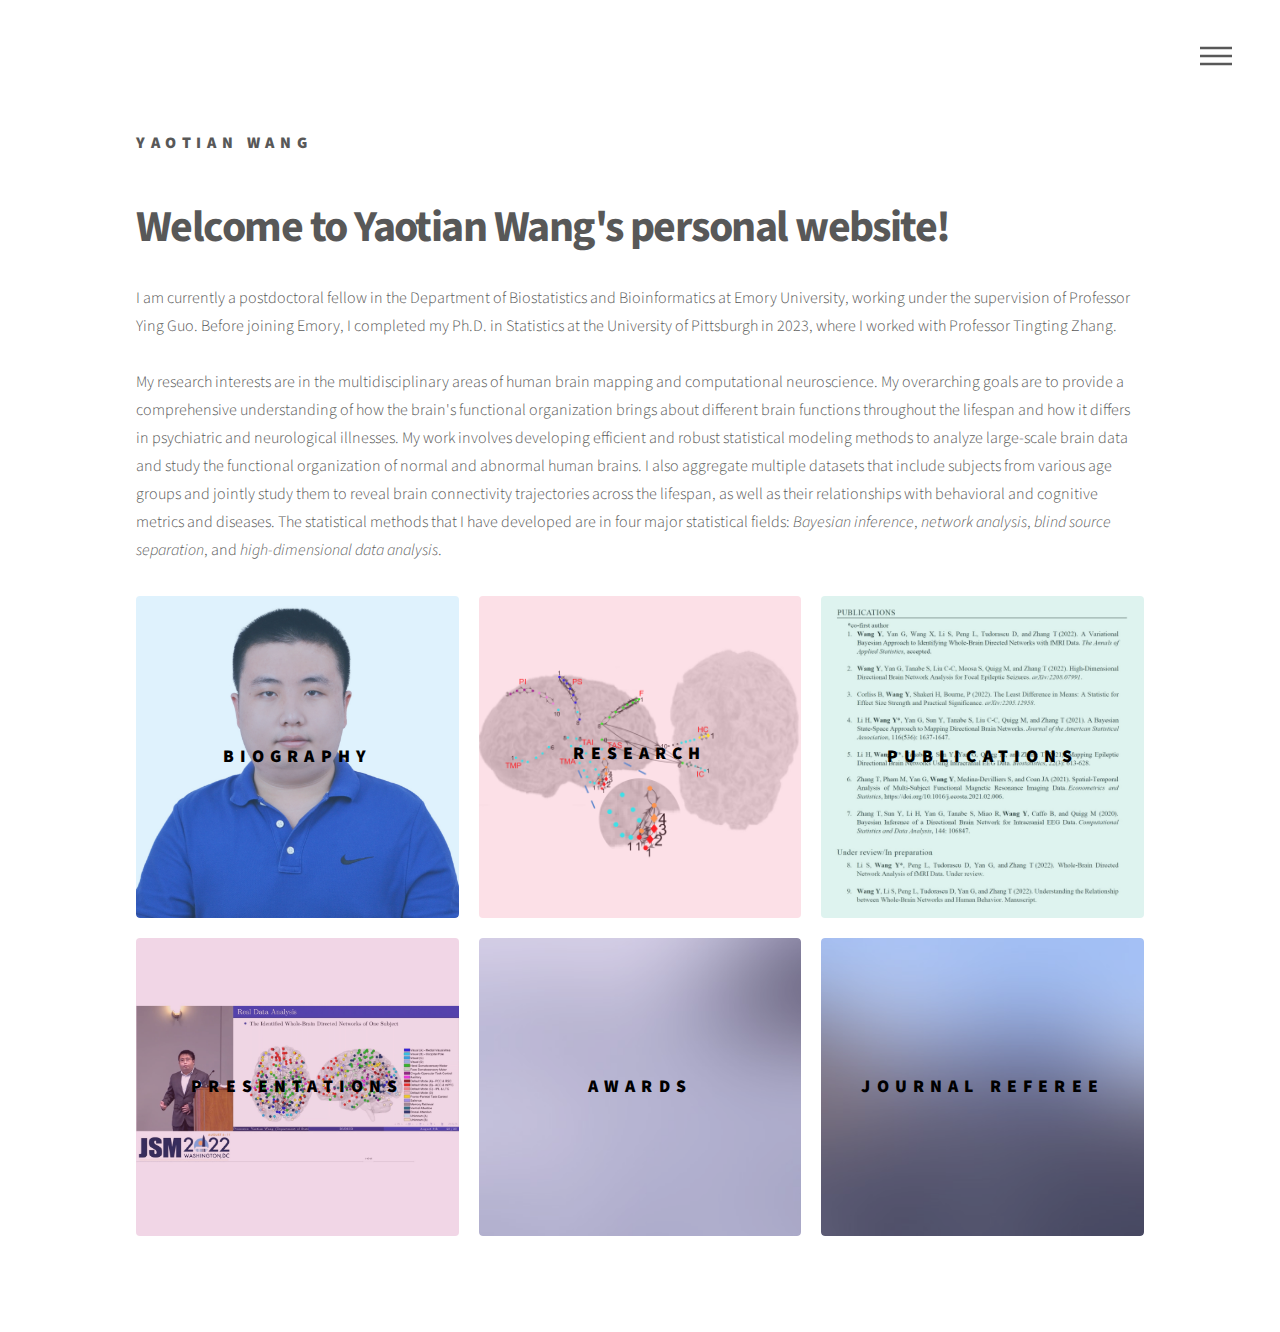
==== commit 29db3cb8: "index.html" ====
--- a/index.html
+++ b/index.html
@@ -53,7 +53,7 @@
 						<div class="inner">
 							<header>
 								<h1>Welcome to Yaotian Wang's personal website!</h1>
-								<p>I am currently a postdoctoral fellow in the Department of Biostatistics and Bioinformatics at Emory University, working under the supervision of Professor Ying Guo. Before joining Emory, I completed my Ph.D. in Statistics at the University of Pittsburgh in 2023, where I worked with Professor Tingting Zhang.<br><br>My research interests are in the multidisciplinary areas of human brain mapping and computational neuroscience. My overarching goals are to provide a comprehensive understanding of how the brain's functional organization brings about different brain functions throughout the lifespan and how it differs in psychiatric and neurological illnesses. My work involves developing efficient and robust statistical modeling methods to analyze large-scale brain data and study the functional organization of normal and abnormal human brains. I also aggregate multiple datasets that include subjects from various age groups and jointly study them to reveal brain connectivity trajectories across the lifespan, as well as their relationships with behavioral and cognitive metrics and diseases. The statistical methods that I have developed are in three major statistical fields: <i>Bayesian inference</i>, <i>network analysis</i>, and <i>high-dimensional data analysis</i>.</p>
+								<p>I am currently a postdoctoral fellow in the Department of Biostatistics and Bioinformatics at Emory University, working under the supervision of Professor Ying Guo. Before joining Emory, I completed my Ph.D. in Statistics at the University of Pittsburgh in 2023, where I worked with Professor Tingting Zhang.<br><br>My research interests are in the multidisciplinary areas of human brain mapping and computational neuroscience. My overarching goals are to provide a comprehensive understanding of how the brain's functional organization brings about different brain functions throughout the lifespan and how it differs in psychiatric and neurological illnesses. My work involves developing efficient and robust statistical modeling methods to analyze large-scale brain data and study the functional organization of normal and abnormal human brains. I also aggregate multiple datasets that include subjects from various age groups and jointly study them to reveal brain connectivity trajectories across the lifespan, as well as their relationships with behavioral and cognitive metrics and diseases. The statistical methods that I have developed are in four major statistical fields: <i>Bayesian inference</i>, <i>network analysis</i>, <i>blind source separation</i>, and <i>high-dimensional data analysis</i>.</p>
 							</header>
 							<section class="tiles">
 								<article class="style2">
